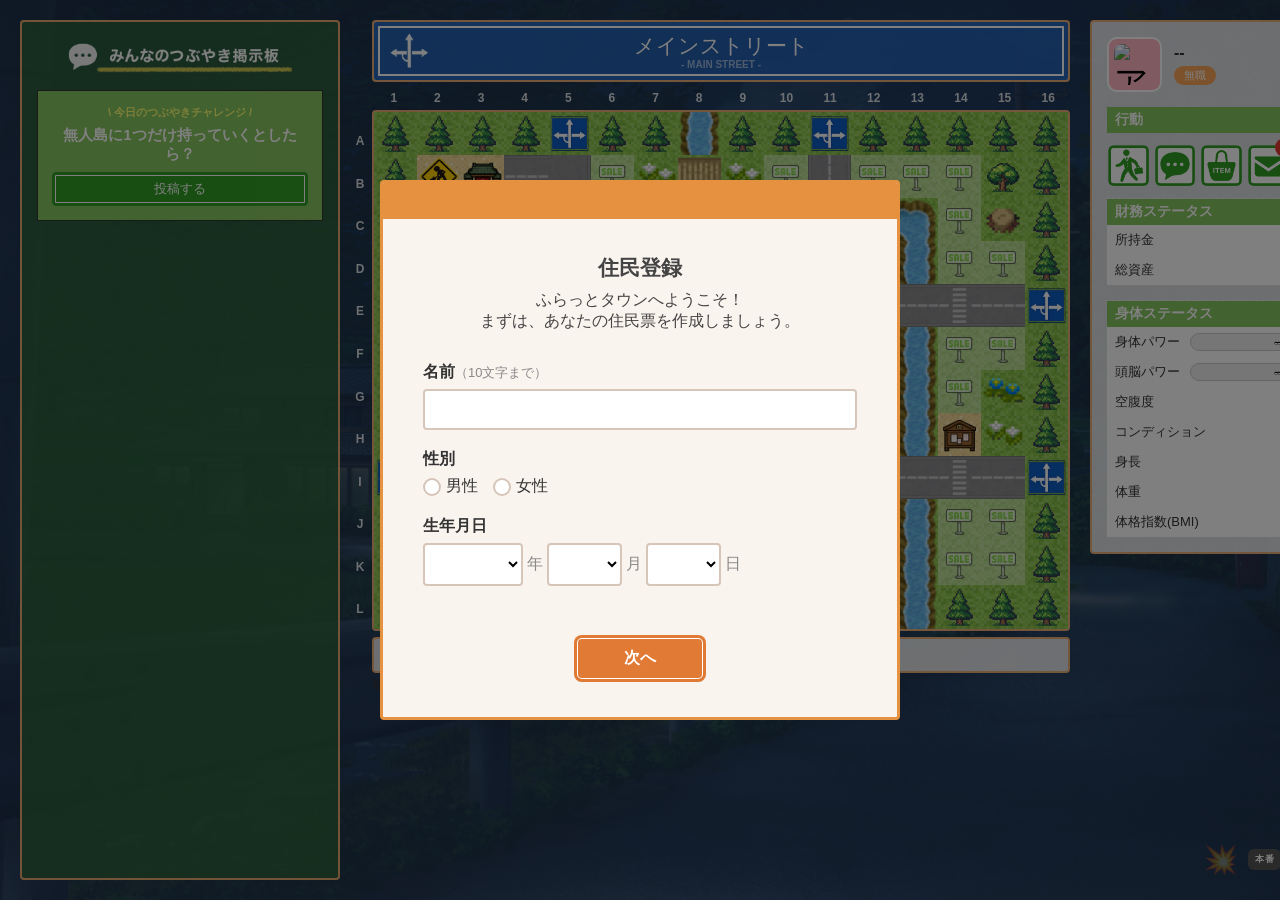
==== index.html @ 666d751c "最初のセーブ：ふらっとタウン初期状態 Co-Authored-By: Claude Sonnet 4.6 <noreply@anthropic.com>" ====
<!DOCTYPE html>
<html lang="ja">
<head>
    <meta charset="UTF-8">
    <meta name="viewport" content="width=device-width, initial-scale=1.0">
    <title>ふらっとタウン ～ほのぼの人生ゲーム～</title>
    <link rel="preconnect" href="https://fonts.googleapis.com">
    <link rel="preconnect" href="https://fonts.gstatic.com" crossorigin>
    <link href="https://fonts.googleapis.com/css2?family=M+PLUS+Rounded+1c:wght@400;500;700&display=swap" rel="stylesheet">
    <link rel="stylesheet" href="style.css?v=253">
    <script src="https://mcp.figma.com/mcp/html-to-design/capture.js" async></script>
</head>
<body>
    <div id="loadingOverlay" style="position:fixed;inset:0;background:#FAF4EF;z-index:99999;"></div>
    <div class="game-container">
        <main class="game-main">
            <!-- みんなのつぶやき -->
            <section class="tweet-section">
                <img src="mintubu.png" alt="みんなのつぶやき" class="tweet-header-img">
                <!-- 今日のつぶやきチャレンジ（ピン留め） -->
                <div id="tweetPinnedChallenge"></div>
                <div class="tweet-list" id="tweetList">
                    <!-- JavaScriptで生成 -->
                </div>
            </section>

            <!-- 街マップ -->
            <section class="map-section">
                <!-- タイトル枠 -->
                <div class="title-section">
                    <img src="tree&road/hyosiki.png" alt="標識" class="title-icon">
                    <div class="title-text">
                        <h1 class="game-title">メインストリート</h1>
                        <p class="game-subtitle">- MAIN STREET -</p>
                    </div>
                </div>
                <!-- マップビュー -->
                <div id="mapView">
                    <div class="map-container">
                        <div class="map-wrapper">
                            <div class="map-labels-top" id="mapLabelsTop">
                                <!-- 1-16 のラベル（JavaScriptで生成） -->
                            </div>
                            <div class="map-body-row">
                                <div class="map-labels-left" id="mapLabelsLeft">
                                    <!-- A-L のラベル（JavaScriptで生成） -->
                                </div>
                                <table class="town-map" id="townMap">
                                    <!-- JavaScriptで生成 -->
                                </table>
                            </div>
                            <!-- ホバー時の施設説明 -->
                            <div class="place-info-box" id="placeInfoBox">マスにカーソルを合わせると説明が表示されます</div>
                            <!-- 参加者カウント -->
                            <div class="map-participants">現在の参加者（<span id="participantCount">1</span>人）</div>
                        </div>
                    </div>
                </div>

                <!-- つぶやきビュー（モーダルに移行済み・backToMap用に残す） -->
                <div id="tweetView" style="display: none;"></div>

                <!-- アクションビュー（施設クリック時に表示） -->
                <div id="actionView" style="display: none;">
                    <div class="action-view-header">
                        <button class="btn-back" onclick="backToMap()">← マップに戻る</button>
                        <h2 id="actionViewTitle">🏠 施設名</h2>
                    </div>
                    <div class="action-view-content">
                        <p class="action-view-desc" id="actionViewDesc">施設の説明</p>
                        <div class="action-buttons" id="actionButtons">
                            <!-- JavaScriptで生成 -->
                        </div>
                    </div>
                </div>


            </section>


            <!-- ステータス -->
            <section class="status-section">
                <div class="status-card">
                    <!-- プレイヤー情報 -->
                    <div class="player-info">
                        <div class="player-avatar" id="playerAvatar" onclick="openAvatarPickerModal()" style="cursor:pointer;" title="クリックしてアイコンを変更">😊</div>
                        <div class="player-details">
                            <div class="player-name-container">
                                <span class="player-name" id="playerName">のん</span>
                            </div>
                            <div class="player-job-container">
                                <span class="player-job" id="playerJob">無職</span>
                                <span class="player-job-level" id="playerJobLevel"></span>
                            </div>
                        </div>
                    </div>

                    <!-- ランダムイベント通知 -->
                    <div id="randomEventNotification" class="random-event-notification" style="display: none;">
                        <span id="randomEventText"></span>
                    </div>

                    <!-- アクションアイコン -->
                    <div class="status-group">
                        <div class="status-group-title" style="margin-bottom: 5px;">行動</div>
                        <div class="action-icons">
                            <button class="action-icon" onclick="openWorkModal()" onmouseenter="showWorkInfo()" onmouseleave="hidePlaceInfo()"><img src="status/status1.png" alt="出勤" class="action-icon-img"></button>
                            <button class="action-icon" onclick="openTweetModal()" onmouseenter="showStatusInfo('「みんなのつぶやき掲示板」につぶやきを投稿できます。')" onmouseleave="hidePlaceInfo()"><img src="status/status2.png" alt="つぶやき" class="action-icon-img"></button>
                            <button class="action-icon" onclick="openInventoryModal()" onmouseenter="showStatusInfo('所持品リストです。入手したアイテムを使うことができます。')" onmouseleave="hidePlaceInfo()"><img src="status/status3.png" alt="所持品" class="action-icon-img"></button>
                            <button class="action-icon" onclick="openDMModal()" style="position:relative;" onmouseenter="showStatusInfo('通知やメールを確認することができます。')" onmouseleave="hidePlaceInfo()"><img src="status/status4.png" alt="DM" class="action-icon-img"><span class="action-mail-badge" id="actionMailBadge" style="display:none;"></span></button>
                            <button class="action-icon" onclick="openFriendModal()" onmouseenter="showStatusInfo(gameState.player.name + 'さんの交友関係を見ることができます。')" onmouseleave="hidePlaceInfo()"><img src="status/status5.png" alt="友人" class="action-icon-img"></button>
                            <button class="action-icon" onclick="saveGame()" onmouseenter="showStatusInfo('データを保存してログアウトします。')" onmouseleave="hidePlaceInfo()"><img src="status/status6.png" alt="保存" class="action-icon-img"></button>
                        </div>
                    </div>

                    <!-- 基本情報 -->
                    <div class="status-group">
                        <div class="status-group-title">財務ステータス</div>
                        <div class="status-item">
                            <span class="status-label">所持金</span>
                            <span class="status-value"><span id="money">1000</span>円</span>
                        </div>
                        <div class="status-item">
                            <span class="status-label">総資産</span>
                            <span class="status-value small"><span id="totalAssets">1000</span>円</span>
                        </div>
                    </div>

                    <!-- 身体ステータス -->
                    <div class="status-group">
                        <div class="status-group-title">身体ステータス</div>
                        <div class="status-item">
                            <span class="status-label">身体パワー</span>
                            <div class="status-bar-container">
                                <div class="status-bar health-bar" id="healthBar"></div>
                                <span class="status-bar-text"><span id="health">100</span>/<span id="maxHealth">100</span></span>
                            </div>
                        </div>
                        <div class="status-item">
                            <span class="status-label">頭脳パワー</span>
                            <div class="status-bar-container">
                                <div class="status-bar intelligence-bar" id="intelligenceBar"></div>
                                <span class="status-bar-text"><span id="intelligence">50</span>/<span id="maxIntelligence">100</span></span>
                            </div>
                        </div>
                        <div class="status-item">
                            <span class="status-label">空腹度</span>
                            <span class="status-value"><span id="hungerText">普通</span></span>
                        </div>
                        <div class="status-item">
                            <span class="status-label">コンディション</span>
                            <span class="status-value"><span id="condition">良好</span></span>
                        </div>
                        <div class="status-item">
                            <span class="status-label">身長</span>
                            <span class="status-value"><span id="height">173</span>cm</span>
                        </div>
                        <div class="status-item">
                            <span class="status-label">体重</span>
                            <span class="status-value"><span id="weight">54.2</span>kg</span>
                        </div>
                        <div class="status-item">
                            <span class="status-label">体格指数(BMI)</span>
                            <span class="status-value"><span id="bodyFat">18.1</span> <span class="body-fat-label" id="bodyFatLabel">普通</span></span>
                        </div>
                    </div>

                </div>

            </section>

            <!-- リセットボタン -->
            <section class="reset-section">
                <button class="reset-btn" onclick="resetGame()">💥</button>
                <button class="slot-switch-btn" onclick="switchSaveSlot()"><span id="slotIndicator">本番</span></button>
            </section>
        </main>

    </div>

    <!-- 商店モーダル -->
    <div class="modal" id="shopModal">
        <div class="modal-content shop-modal-content">
            <button class="board-close-btn" onclick="closeShop()">×</button>
            <div class="shop-header">
                <h3 class="shop-title" id="shopTitle">デパートの品揃えは毎日変わります。ぜひ見ていってくださいね！</h3>
                <div class="shop-money" id="shopMoney">所持金：0円</div>
            </div>

            <!-- 商品一覧ビュー -->
            <div id="shopListView">
                <div class="shop-table-container">
                    <table class="shop-table gym-table" id="shopTable">
                        <thead>
                            <tr class="gym-header-group">
                                <th rowspan="2">商品名</th>
                                <th colspan="14">アップする能力値
                                    <span class="gym-hatena-wrapper">
                                        <img src="status/hatena.png" alt="?" class="gym-hatena-icon">
                                        <span class="gym-hatena-tooltip">国＝国語　数＝数学　理＝理科　社＝社会　英＝英語　音＝音楽　美＝美術　体＝体力　気＝気力　ル＝ルックス　素＝素早さ　面＝面白さ　優＝優しさ　エ＝エロさ</span>
                                    </span>
                                </th>
                                <th rowspan="2">カロ<br>リー</th>
                                <th rowspan="2">使用<br>回数</th>
                                <th rowspan="2">使用<br>間隔</th>
                                <th rowspan="2">身体<br>消費</th>
                                <th rowspan="2">頭脳<br>消費</th>
                                <th rowspan="2">備考</th>
                                <th rowspan="2">価格</th>
                                <th rowspan="2">在庫</th>
                            </tr>
                            <tr class="gym-header-sub">
                                <th>国</th>
                                <th>数</th>
                                <th>理</th>
                                <th>社</th>
                                <th>英</th>
                                <th>音</th>
                                <th>美</th>
                                <th>体</th>
                                <th>気</th>
                                <th>ル</th>
                                <th>素</th>
                                <th>面</th>
                                <th>優</th>
                                <th>エ</th>
                            </tr>
                        </thead>
                        <tbody id="shopTableBody">
                            <!-- JavaScriptで生成（能力値行 + 商品行） -->
                        </tbody>
                    </table>
                </div>
                <div class="confirm-buttons">
                    <button class="btn board-btn-confirm" id="shopPurchaseBtn" onclick="purchaseSelectedItems()" disabled>購入する</button>
                </div>
            </div>

            <!-- 購入確認ビュー -->
            <div id="shopConfirmView" style="display: none;">
                <div class="purchase-confirm-content">
                    <p class="confirm-heading">こちらの商品でよろしいでしょうか？</p>
                    <p class="confirm-money" id="confirmCurrentMoney">現在の所持金：0円</p>
                    <div class="confirm-items" id="confirmItemsList">
                        <!-- JavaScriptで生成 -->
                    </div>
                    <div class="confirm-total">
                        <span>合計金額：</span>
                        <span class="total-price" id="confirmTotalPrice">0円</span>
                    </div>
                </div>
                <div class="confirm-buttons">
                    <button class="btn board-btn-confirm" onclick="confirmPurchase()">購入する</button>
                    <button class="btn board-btn-back" onclick="backToShopList()">戻る</button>
                </div>
            </div>

            <!-- 所持金不足ビュー -->
            <div id="shopNoMoneyView" style="display: none;">
                <div class="no-money-content">
                    <p class="no-money-error">ERROR！</p>
                    <p class="no-money-message">お客様、所持金が足りないようです...。</p>
                    <div class="no-money-details">
                        <div class="no-money-row">
                            <span class="no-money-label">現在の所持金</span>
                            <span class="no-money-colon">：</span>
                            <span class="no-money-value" id="noMoneyCurrentMoney">0円</span>
                        </div>
                        <div class="no-money-row">
                            <span class="no-money-label">合計金額　　</span>
                            <span class="no-money-colon">：</span>
                            <span class="no-money-value" id="noMoneyTotalPrice">0円</span>
                        </div>
                    </div>
                    <div class="no-money-shortage-wrap">
                    <div class="no-money-shortage">
                        <span class="no-money-label">不足金額　　</span>
                        <span class="no-money-colon">：</span>
                        <span class="no-money-shortage-value" id="noMoneyShortage">0円</span>
                    </div>
                    </div>
                </div>
                <div class="confirm-buttons">
                    <button class="btn board-btn-back" onclick="backToShopList()">戻る</button>
                </div>
            </div>

            <!-- 購入完了ビュー -->
            <div id="shopCompleteView" style="display: none;">
                <div class="purchase-complete-content">
                    <p class="complete-heading">お買い上げありがとうございます！</p>
                    <p class="complete-subheading">またお越しくださいませ。</p>
                    <p class="complete-label">【ご購入品】</p>
                    <div class="complete-items" id="completeItemsList">
                        <!-- JavaScriptで生成 -->
                    </div>
                </div>
                <div class="confirm-buttons">
                    <button class="btn board-btn-confirm" onclick="closeShopAndOpenInventory()">所持品を見る</button>
                </div>
            </div>
        </div>
    </div>

    <!-- 問屋モーダル -->
    <div class="modal" id="tonyaModal">
        <div class="modal-content shop2-modal-content">

            <div class="win-titlebar-facility">
                <button class="mailbox-back-btn shop2-titlebar-back-btn" id="tonyaBackBtn" onclick="closeTonyaModal()" style="display:none;">← 戻る</button>
                <span class="win-titlebar-facility-title">いらっしゃいませ。問屋へようこそ！</span>
                <button class="win-titlebar-btn win-titlebar-facility-close" onclick="closeTonyaModal()">✕</button>
            </div>

            <!-- コンテンツエリア -->
            <div class="shop2-content-area">

            <!-- 商品一覧ビュー -->
            <div id="tonyaListView" class="shop2-listview">
                <p class="tonya-welcome-description">マイホームのお店に並べる商品を仕入れられる場所です。（仕入れはお店を持っている方限定です）<br>品揃えは毎日変わり、まとめて仕入れるとお得な割引が効きます。<br>問屋でしか手に入らないアイテムも多数ご用意しています。ゆっくり見ていってね！</p>
                <div class="shop2-listview-header">
                    <div class="shop2-header-left">
                    <div class="shop2-filter-group">
                        <span class="shop2-filter-label">絞り込み</span>
                        <select class="shop2-filter-select" id="tonyaPriceSelect" onchange="tonyaSetPriceFilter(this.value)">
                            <option value="all">価格</option>
                            <option value="10000">〜1万円</option>
                            <option value="100000">〜10万円</option>
                            <option value="1000000">〜100万円</option>
                            <option value="10000000">〜1,000万円</option>
                            <option value="over">1,000万円以上</option>
                        </select>
                        <select class="shop2-filter-select" id="tonyaGenreSelect" onchange="tonyaSetGenreFilter(this.value)">
                            <option value="all">ジャンル</option>
                        </select>
                        <select class="shop2-filter-select" id="tonyaAbilitySelect" onchange="tonyaSetAbilityFilter(this.value)">
                            <option value="none">能力値</option>
                            <option value="国語">国語</option>
                            <option value="数学">数学</option>
                            <option value="理科">理科</option>
                            <option value="社会">社会</option>
                            <option value="英語">英語</option>
                            <option value="音楽">音楽</option>
                            <option value="美術">美術</option>
                            <option value="体力">体力</option>
                            <option value="気力">気力</option>
                            <option value="ルックス">ルックス</option>
                            <option value="素早さ">素早さ</option>
                            <option value="面白さ">面白さ</option>
                            <option value="優しさ">優しさ</option>
                            <option value="エロさ">エロさ</option>
                            <option value="身体パワー">身体パワー</option>
                            <option value="頭脳パワー">頭脳パワー</option>
                        </select>
                        <button class="shop2-filter-reset-btn" onclick="tonyaResetFilters()">リセット</button>
                    </div>
                    </div>
                    <button class="shop2-cart-open-btn" onclick="openTonyaCartModal()">
                        <img src="public/icon/cart.png" alt="カート">
                        カートを見る
                        <span class="shop2-cart-badge" id="tonyaCartBadge" style="display:none;"></span>
                    </button>
                </div>
                <div class="shop2-table-container">
                            <table class="shop2-table" id="tonyaTable">
                                <thead>
                                    <tr class="shop2-header-group">
                                        <th rowspan="2">商品名</th>
                                        <th colspan="14">アップする能力値
                                            <span class="gym-hatena-wrapper">
                                                <img src="status/hatena.png" alt="?" class="gym-hatena-icon">
                                                <span class="gym-hatena-tooltip">国＝国語　数＝数学　理＝理科　社＝社会　英＝英語　音＝音楽　美＝美術　体＝体力　気＝気力　ル＝ルックス　素＝素早さ　面＝面白さ　優＝優しさ　エ＝エロさ</span>
                                            </span>
                                        </th>
                                        <th colspan="2">消費パワー</th>
                                        <th rowspan="2">使用<br>回数</th>
                                        <th rowspan="2">使用<br>間隔</th>
                                        <th rowspan="2">価格</th>
                                        <th rowspan="2">在庫</th>
                                    </tr>
                                    <tr class="shop2-header-sub">
                                        <th>国</th>
                                        <th>数</th>
                                        <th>理</th>
                                        <th>社</th>
                                        <th>英</th>
                                        <th>音</th>
                                        <th>美</th>
                                        <th>体</th>
                                        <th>気</th>
                                        <th>ル</th>
                                        <th>素</th>
                                        <th>面</th>
                                        <th>優</th>
                                        <th>エ</th>
                                        <th>身体</th>
                                        <th>頭脳</th>
                                    </tr>
                                </thead>
                                <tbody id="tonyaTableBody">
                                    <!-- JSで生成 -->
                                </tbody>
                            </table>
                        </div>
            </div>

            <!-- カートオーバーレイ -->
            <div class="shop2-cart-overlay" id="tonyaCartModal" style="display:none;">
                <div class="shop2-cart-tab" onclick="closeTonyaCartModal()">閉じる</div>
                <div class="shop2-cart-overlay-body">
                    <div class="shop2-right-money">
                        現在の預金残高<br>
                        <span id="tonyaMoneyValue">0円</span>
                    </div>
                    <div class="shop2-cart">
                        <div class="shop2-cart-title">カートの中身</div>
                        <div class="shop2-cart-items" id="tonyaCartItems">
                            <p class="shop2-cart-empty">アイテムを選んでください</p>
                        </div>
                        <div class="tonya-lot-discount-info">
                            <span>10個以上：<b>30%OFF</b> / 20個以上：<b>50%OFF！</b></span>
                        </div>
                        <div class="shop2-cart-total">
                            <span>合計</span>
                            <span class="shop2-total-price" id="tonyaTotalPrice">0円</span>
                        </div>
                        <div class="shop2-insufficient" id="tonyaInsufficient" style="display:none;">預金残高が足りません</div>
                    </div>
                    <button class="btn shop2-purchase-btn" id="tonyaPurchaseBtn" onclick="purchaseTonya()" disabled>仕入れる</button>
                </div>
            </div>

            <!-- 購入完了ビュー -->
            <div id="tonyaCompleteView" style="display:none;" class="shop2-complete-view">
                <div class="shop2-complete-content">
                    <p class="shop2-complete-heading">仕入れ完了！</p>
                    <p class="shop2-complete-subheading">またのご利用をお待ちしています。</p>
                </div>
                <div class="confirm-buttons">
                    <button class="btn board-btn-confirm" onclick="closeTonyaModal()">OK</button>
                </div>
            </div>

            </div>
        </div>
    </div>

    <!-- ゲームセンターモーダル -->
    <div class="modal" id="arcadeModal">
        <div class="modal-content arcade-modal-content arcade-lobby-mode">

            <div class="win-titlebar-facility">
                <button class="mailbox-back-btn arcade-titlebar-back-btn" id="arcadeBackBtn" onclick="backToArcadeLobby()" style="display:none;">← 戻る</button>
                <span class="win-titlebar-facility-title"></span>
                <button class="win-titlebar-btn win-titlebar-facility-close" onclick="closeArcadeModal()">✕</button>
            </div>

            <!-- コンテンツエリア -->
            <div class="arcade-content-area">

                <!-- ロビービュー -->
                <div id="arcadeLobbyView" class="facility-lobby">
                    <!-- 左端ストライプ -->
                    <div class="facility-lobby-stripe"></div>
                    <!-- 左パネル -->
                    <div class="facility-lobby-left">
                        <div class="facility-lobby-name">ゲームセンター</div>
                        <div class="facility-lobby-divider"></div>
                        <p class="facility-lobby-greeting">いらっしゃいませ。<br>遊んでいってくださいね！</p>
                        <div class="facility-lobby-btns">
                            <button class="facility-lobby-btn" onclick="openCardGameModal()"
                                onmouseenter="showFacilityDesc('arcade', 'card')" onmouseleave="hideFacilityDesc('arcade')">
                                <span class="facility-lobby-btn-label">運試しカード</span>
                            </button>
                        </div>
                    </div>
                    <!-- 右パネル -->
                    <div class="facility-lobby-right">
                        <img src="haikei/gamecenter.png" alt="ゲームセンター" class="facility-lobby-img">
                        <div class="facility-lobby-desc" id="arcadeLobbyDesc"></div>
                    </div>
                </div>

                <!-- カードゲームビュー -->
                <div id="arcadeCardView" style="display:none;">
                    <div class="arcade-card-layout">

                        <!-- 左カラム -->
                        <div class="arcade-card-left">
                            <div class="arcade-card-draw-area">
                                <div class="arcade-card-prev-label arcade-card-current-label">今回のカード</div>
                                <div class="cardgame-card-back" id="cardgameCurrentCard">?</div>
                                <button class="arcade-card-draw-btn" id="cardgameDrawBtn" onclick="drawCard()">カードを引く</button>
                                <div id="cardgameStake" class="arcade-card-stake"></div>
                                <div class="cardgame-card-front" id="cardgamePrevCard"></div>
                                <div class="arcade-card-prev-label">前回のカード</div>
                            </div>
                        </div>

                        <!-- 右カラム -->
                        <div class="arcade-card-right">
                            <div class="arcade-card-section">
                                <div class="arcade-card-section-label">結果</div>
                                <div id="cardgameResult" class="arcade-card-result">カードを引いてみよう！</div>
                            </div>
                            <div class="arcade-card-section arcade-card-section-table">
                                <div class="arcade-card-section-label">現在までに引かれたカード</div>
                                <div id="cardgameTable" class="arcade-card-table"></div>
                            </div>
                            <div class="arcade-card-section arcade-card-section-history">
                                <div class="arcade-card-section-label">最近のゲーム</div>
                                <div id="cardgameHistory" class="arcade-card-history"></div>
                            </div>
                        </div>

                    </div>
                </div>

            </div><!-- /.arcade-content-area -->
        </div>
    </div>

    <!-- 新デパートモーダル -->
    <div class="modal" id="shop2Modal">
        <div class="modal-content shop2-modal-content">

            <div class="win-titlebar-facility">
                <button class="mailbox-back-btn shop2-titlebar-back-btn" id="shop2BackBtn" onclick="openShop2()" style="display:none;">← 戻る</button>
                <span class="win-titlebar-facility-title"></span>
                <button class="win-titlebar-btn win-titlebar-facility-close" onclick="closeShop2()">✕</button>
            </div>

            <!-- コンテンツエリア -->
            <div class="shop2-content-area">

            <!-- ロビービュー -->
            <div id="shop2LobbyView" class="facility-lobby">
                <!-- 左端ストライプ -->
                <div class="facility-lobby-stripe"></div>
                <!-- 左パネル -->
                <div class="facility-lobby-left">
                    <div class="facility-lobby-name">ショッピングモール</div>
                    <div class="facility-lobby-divider"></div>
                    <p class="facility-lobby-greeting">いらっしゃいませ。<br>ゆっくり見ていってくださいね！</p>
                    <div class="facility-lobby-btns">
                        <button class="facility-lobby-btn" onclick="openShop2Buy()"
                            onmouseenter="showFacilityDesc('shop2', 'buy')" onmouseleave="hideFacilityDesc('shop2')">
                            <img src="public/icon/buy.png" alt="買う" class="facility-lobby-btn-icon">
                            <span class="facility-lobby-btn-label">買う</span>
                        </button>
                        <button class="facility-lobby-btn" onclick="openShop2Sell()"
                            onmouseenter="showFacilityDesc('shop2', 'sell')" onmouseleave="hideFacilityDesc('shop2')">
                            <img src="public/icon/sale.png" alt="売る" class="facility-lobby-btn-icon">
                            <span class="facility-lobby-btn-label">売る</span>
                        </button>
                    </div>
                </div>
                <!-- 右パネル -->
                <div class="facility-lobby-right">
                    <img src="haikei/Shopping.jpg" alt="デパート" class="facility-lobby-img">
                    <div class="facility-lobby-desc" id="shop2LobbyDesc"></div>
                </div>
            </div>

            <!-- 商品一覧ビュー -->
            <div id="shop2ListView" class="shop2-listview" style="display:none;">
                <div class="shop2-listview-header">
                    <div class="shop2-header-left">
                    <button class="shop2-recommend-btn" id="shop2RecommendBtn" onclick="shop2ToggleRecommend()">
                        <span class="recommend-label">おすすめ順</span>
                        <span class="recommend-toggle">
                            <span class="recommend-on-text">ON</span>
                            <span class="recommend-off-text">OFF</span>
                            <span class="recommend-knob"></span>
                        </span>
                    </button>
                    <div class="shop2-filter-group">
                        <span class="shop2-filter-label">絞り込み</span>
                        <select class="shop2-filter-select" id="shop2PriceSelect" onchange="shop2SetPriceFilter(this.value)">
                            <option value="all">価格</option>
                            <option value="10000">〜1万円</option>
                            <option value="100000">〜10万円</option>
                            <option value="1000000">〜100万円</option>
                            <option value="10000000">〜1,000万円</option>
                            <option value="over">1,000万円以上</option>
                        </select>
                        <select class="shop2-filter-select" id="shop2GenreSelect" onchange="shop2SetGenreFilter(this.value)">
                            <option value="all">ジャンル</option>
                        </select>
                        <select class="shop2-filter-select" id="shop2AbilitySelect" onchange="shop2SetAbilityFilter(this.value)">
                            <option value="none">能力値</option>
                            <option value="国語">国語</option>
                            <option value="数学">数学</option>
                            <option value="理科">理科</option>
                            <option value="社会">社会</option>
                            <option value="英語">英語</option>
                            <option value="音楽">音楽</option>
                            <option value="美術">美術</option>
                            <option value="体力">体力</option>
                            <option value="気力">気力</option>
                            <option value="ルックス">ルックス</option>
                            <option value="素早さ">素早さ</option>
                            <option value="面白さ">面白さ</option>
                            <option value="優しさ">優しさ</option>
                            <option value="エロさ">エロさ</option>
                            <option value="身体パワー">身体パワー</option>
                            <option value="頭脳パワー">頭脳パワー</option>
                        </select>
                        <button class="shop2-filter-reset-btn" onclick="shop2ResetFilters()">リセット</button>
                    </div>
                    </div>
                    <button class="shop2-inventory-btn" onclick="openInventoryModal(true)">所持品を確認</button>
                    <button class="shop2-cart-open-btn" onclick="openShop2CartModal()">
                        <img src="public/icon/cart.png" alt="カート">
                        カートを見る
                        <span class="shop2-cart-badge" id="shop2CartBadge" style="display:none;"></span>
                    </button>
                </div>
                <div class="shop2-table-container">
                            <table class="shop2-table" id="shop2Table">
                                <thead>
                                    <tr class="shop2-header-group">
                                        <th rowspan="2">商品名</th>
                                        <th colspan="14">アップする能力値
                                            <span class="gym-hatena-wrapper">
                                                <img src="status/hatena.png" alt="?" class="gym-hatena-icon">
                                                <span class="gym-hatena-tooltip">国＝国語　数＝数学　理＝理科　社＝社会　英＝英語　音＝音楽　美＝美術　体＝体力　気＝気力　ル＝ルックス　素＝素早さ　面＝面白さ　優＝優しさ　エ＝エロさ</span>
                                            </span>
                                        </th>
                                        <th colspan="2">消費パワー</th>
                                        <th rowspan="2">使用<br>回数</th>
                                        <th rowspan="2">使用<br>間隔</th>
                                        <th rowspan="2">価格</th>
                                        <th rowspan="2">在庫</th>
                                    </tr>
                                    <tr class="shop2-header-sub">
                                        <th>国</th>
                                        <th>数</th>
                                        <th>理</th>
                                        <th>社</th>
                                        <th>英</th>
                                        <th>音</th>
                                        <th>美</th>
                                        <th>体</th>
                                        <th>気</th>
                                        <th>ル</th>
                                        <th>素</th>
                                        <th>面</th>
                                        <th>優</th>
                                        <th>エ</th>
                                        <th>身体</th>
                                        <th>頭脳</th>
                                    </tr>
                                </thead>
                                <tbody id="shop2TableBody">
                                    <!-- JSで生成 -->
                                </tbody>
                            </table>
                        </div>
            </div>

            <!-- カートオーバーレイ -->
            <div class="shop2-cart-overlay" id="shop2CartModal" style="display:none;">
                <div class="shop2-cart-tab" onclick="closeShop2CartModal()">閉じる</div>
                <div class="shop2-cart-overlay-body">
                    <div class="shop2-right-money">
                        現在の所持金<br>
                        <span id="shop2MoneyValue">0円</span>
                    </div>
                    <div class="shop2-cart">
                        <div class="shop2-cart-title">カートの中身</div>
                        <div class="shop2-cart-items" id="shop2CartItems">
                            <p class="shop2-cart-empty">アイテムを選んでください</p>
                        </div>
                        <div class="shop2-cart-total">
                            <span>合計</span>
                            <span class="shop2-total-price" id="shop2TotalPrice">0円</span>
                        </div>
                        <div class="shop2-insufficient" id="shop2Insufficient" style="display:none;">残高が足りません</div>
                    </div>
                    <button class="btn shop2-purchase-btn" id="shop2PurchaseBtn" onclick="purchaseShop2()" disabled>購入する</button>
                </div>
            </div>

            <!-- 購入完了ビュー -->
            <div id="shop2CompleteView" style="display:none;" class="shop2-complete-view">
                <div class="shop2-complete-content">
                    <p class="shop2-complete-heading">お買い上げありがとうございます！</p>
                    <p class="shop2-complete-subheading">またお越しくださいませ。</p>
                </div>
                <div class="confirm-buttons">
                    <button class="btn board-btn-confirm" onclick="closeShop2()">OK</button>
                </div>
            </div>

            </div><!-- /.shop2-content-area -->
        </div>
    </div>

    <!-- 病院モーダル -->
    <div class="modal" id="hospitalModal">
        <div class="modal-content hospital-modal-content">
            <div class="win-titlebar-facility">
                <span class="win-titlebar-facility-title"></span>
                <button class="win-titlebar-btn win-titlebar-facility-close" onclick="closeHospitalModal()">✕</button>
            </div>
            <div class="hospital-modal-body">
                <!-- 診察画面 -->
                <div id="hospitalMainView">
                    <p class="hospital-modal-desc" id="hospitalModalDesc"></p>
                    <div class="hospital-modal-buttons" id="hospitalModalButtons"></div>
                </div>
                <!-- 完了画面 -->
                <div id="hospitalCompleteView" style="display: none;">
                    <p class="hospital-complete-msg" id="hospitalCompleteMsg"></p>
                    <div class="hospital-modal-buttons">
                        <button class="btn btn-primary hospital-ok-btn" onclick="closeHospitalModal()">OK</button>
                    </div>
                </div>
            </div>
        </div>
    </div>

    <!-- 役場モーダル -->
    <div class="modal" id="yakubaModal">
        <div class="modal-content yakuba-modal-content yakuba-lobby-mode">
            <div class="win-titlebar-facility">
                <button id="yakubaBackBtn" class="facility-back-btn" onclick="backToYakubaLobby()" style="display:none">← 戻る</button>
                <span class="win-titlebar-facility-title" id="yakubaTitleBar"></span>
                <button class="win-titlebar-btn win-titlebar-facility-close" onclick="closeYakubaModal()">✕</button>
            </div>
            <div id="yakubaLobbyView" class="facility-lobby">
                <!-- 左端ストライプ -->
                <div class="facility-lobby-stripe"></div>
                <!-- 左パネル -->
                <div class="facility-lobby-left">
                    <div class="facility-lobby-name">役場</div>
                    <div class="facility-lobby-divider"></div>
                    <p class="facility-lobby-greeting">ようこそ ふらっとタウン役場へ！<br>ご用件をどうぞ。</p>
                    <div class="facility-lobby-btns">
                        <button class="facility-lobby-btn" onclick="showToast('現在準備中です')"
                            onmouseenter="showFacilityDesc('yakuba', 'news')" onmouseleave="hideFacilityDesc('yakuba')">
                            <img src="public/icon/news.png" alt="最近のニュース" class="facility-lobby-btn-icon">
                            <span class="facility-lobby-btn-label">最近のニュース</span>
                        </button>
                        <button class="facility-lobby-btn" onclick="showToast('現在準備中です')"
                            onmouseenter="showFacilityDesc('yakuba', 'feedback')" onmouseleave="hideFacilityDesc('yakuba')">
                            <img src="public/icon/feedback.png" alt="ご意見・ご感想" class="facility-lobby-btn-icon">
                            <span class="facility-lobby-btn-label">ご意見・ご感想</span>
                        </button>
                        <button class="facility-lobby-btn" id="yakubaEmergencyLobbyBtn" onclick="applyEmergencySupport()"
                            onmouseenter="showFacilityDesc('yakuba', 'emergency')" onmouseleave="hideFacilityDesc('yakuba')">
                            <img src="public/icon/emergency.png" alt="緊急支援" class="facility-lobby-btn-icon">
                            <span class="facility-lobby-btn-label">緊急支援</span>
                        </button>
                    </div>
                </div>
                <!-- 右パネル -->
                <div class="facility-lobby-right">
                    <img src="haikei/yakuba.jpg" alt="役場" class="facility-lobby-img">
                    <div class="facility-lobby-desc" id="yakubaLobbyDesc"></div>
                </div>
            </div>
            <!-- プロフィールビュー -->
            <!-- 緊急支援ビュー -->
            <div id="yakubaEmergencyView" class="yakuba-emergency-view" style="display:none;">
                <div id="emergencySupportMainView">
                    <p class="emergency-modal-greeting">こんにちは、<span id="emergencySupportName"></span>さん。<br>どうやら人生に詰んでしまったようですね…。<br>いまの<span class="emergency-name-inline"></span>さんにはこちらの支援が受けられますよ。</p>
                    <div class="emergency-support-box" id="emergencySupportContent"></div>
                    <p class="hudosan-insufficient" id="emergencyPossessionWarning" style="display:none;">所持品の空きが足りないため、支援を受けられません。</p>
                    <button class="emergency-receive-btn" id="emergencySupportReceiveBtn" onclick="receiveEmergencySupport()">支援を受ける</button>
                </div>
                <div id="emergencySupportCompleteView" style="display:none;">
                    <p class="emergency-complete-msg">支援品をお渡ししました！<br>人生に詰みましたら、またお越しくださいませ。</p>
                    <button class="emergency-ok-btn" onclick="closeYakubaModal()">OK</button>
                </div>
            </div>
        </div>
    </div>

    <!-- 木のコインモーダル -->
    <div class="modal" id="treeCoinModal">
        <div class="modal-content tree-coin-modal-content">
            <div class="win-titlebar-facility">
                <span class="win-titlebar-facility-title"></span>
                <div class="win-titlebar-btns">
                    <button class="win-titlebar-btn win-titlebar-facility-close" onclick="closeTreeCoinModal()">✕</button>
                </div>
            </div>
            <div class="tree-coin-modal-body">
                <p class="tree-coin-message" id="treeCoinMessage"></p>
                <button class="tree-coin-btn" onclick="collectCoin()">OK</button>
            </div>
        </div>
    </div>

    <!-- 銀行モーダル -->
    <div class="modal" id="bankModal">
        <div class="modal-content bank-modal-content">

            <div class="win-titlebar-facility">
                <button class="mailbox-back-btn bank-titlebar-back-btn" id="bankBackBtn" onclick="bankGoBack()" style="display:none;">← 戻る</button>
                <span class="win-titlebar-facility-title"></span>
                <button class="win-titlebar-btn win-titlebar-facility-close" onclick="closeBankModal()">✕</button>
            </div>

            <!-- ロビー画面 -->
            <div id="bankLobbyView" class="facility-lobby">
                <!-- 左端ストライプ -->
                <div class="facility-lobby-stripe"></div>
                <!-- 左パネル -->
                <div class="facility-lobby-left">
                    <div class="facility-lobby-name">銀行</div>
                    <div class="facility-lobby-divider"></div>
                    <p class="facility-lobby-greeting">いらっしゃいませ。<br>ご希望のお取引をどうぞ。</p>
                    <div class="facility-lobby-btns">
                        <button class="facility-lobby-btn" onclick="deposit()"
                            onmouseenter="showFacilityDesc('bank', 'azukeru')" onmouseleave="hideFacilityDesc('bank')">
                            <img src="public/icon/azukeru.png" alt="お預入れ" class="facility-lobby-btn-icon">
                            <span class="facility-lobby-btn-label">お預入れ</span>
                        </button>
                        <button class="facility-lobby-btn" onclick="withdraw()"
                            onmouseenter="showFacilityDesc('bank', 'hikidashi')" onmouseleave="hideFacilityDesc('bank')">
                            <img src="public/icon/hikidashi.png" alt="お引き出し" class="facility-lobby-btn-icon">
                            <span class="facility-lobby-btn-label">お引き出し</span>
                        </button>
                        <button class="facility-lobby-btn" onclick="showToast('現在準備中です')"
                            onmouseenter="showFacilityDesc('bank', 'hurikomi')" onmouseleave="hideFacilityDesc('bank')">
                            <img src="public/icon/hurikomi.png" alt="お振込み" class="facility-lobby-btn-icon">
                            <span class="facility-lobby-btn-label">お振込み</span>
                        </button>
                        <button class="facility-lobby-btn" onclick="showBankHistory()"
                            onmouseenter="showFacilityDesc('bank', 'meisai')" onmouseleave="hideFacilityDesc('bank')">
                            <img src="public/icon/meisai.png" alt="入出金明細" class="facility-lobby-btn-icon">
                            <span class="facility-lobby-btn-label">入出金明細</span>
                        </button>
                    </div>
                </div>
                <!-- 右パネル -->
                <div class="facility-lobby-right">
                    <img id="bankLobbyImg" src="haikei/atm1.jpg" alt="銀行" class="facility-lobby-img">
                    <div class="facility-lobby-desc" id="bankLobbyDesc"></div>
                </div>
            </div>

            <!-- お預入れ画面 -->
            <div id="bankDepositView" style="display: none;">
                <div class="bank-content">
                    <p class="bank-main-text">お預入れの金額をご指定ください。</p>
                    <p class="bank-note-text">※普通口座にお金を入れておくと、1日1回0.5％の利息がつきます。<br>家のお賽銭や、お店の商品が売れたときの入金先としても利用されます。</p>
                    <div class="bank-deposit-wrapper">
                    <div class="bank-info bank-info-inline">
                        <p>所持金：<span id="depositCurrentMoney">0</span>円</p>
                        <span class="bank-info-sep">／</span>
                        <p>預金残高：<span id="depositCurrentSavings">0</span>円</p>
                    </div>
                    <div class="bank-deposit-layout">
                        <div class="bank-numpad">
                            <div class="bank-numpad-display">
                                <span class="bank-numpad-amount" id="depositNumpadDisplay">0</span>
                                <span class="bank-numpad-unit">円</span>
                            </div>
                            <div class="bank-numpad-grid">
                                <button class="bank-numpad-btn" onclick="depositNumpadInput('1')">1</button>
                                <button class="bank-numpad-btn" onclick="depositNumpadInput('2')">2</button>
                                <button class="bank-numpad-btn" onclick="depositNumpadInput('3')">3</button>
                                <button class="bank-numpad-btn bank-numpad-del" onclick="depositNumpadCorrect()">訂正</button>
                                <button class="bank-numpad-btn" onclick="depositNumpadInput('4')">4</button>
                                <button class="bank-numpad-btn" onclick="depositNumpadInput('5')">5</button>
                                <button class="bank-numpad-btn" onclick="depositNumpadInput('6')">6</button>
                                <button class="bank-numpad-btn bank-numpad-special" onclick="depositNumpadMan()">万</button>
                                <button class="bank-numpad-btn" onclick="depositNumpadInput('7')">7</button>
                                <button class="bank-numpad-btn" onclick="depositNumpadInput('8')">8</button>
                                <button class="bank-numpad-btn" onclick="depositNumpadInput('9')">9</button>
                                <button class="bank-numpad-btn bank-numpad-special" onclick="depositNumpadSen()">千</button>
                                <button class="bank-numpad-btn bank-numpad-zero" onclick="depositNumpadInput('0')">0</button>
                                <button class="bank-numpad-btn" onclick="depositNumpadInput('00')">00</button>
                                <button class="bank-numpad-btn bank-numpad-all" onclick="depositNumpadAll()">全額</button>
                            </div>
                        </div>
                        <div class="bank-keep-panel">
                            <div class="bank-keep-panel-title">残して預ける</div>
                            <button class="bank-keep-btn" data-keep="10000" onclick="selectKeepAmount(this, 10000)">1万円残して</button>
                            <button class="bank-keep-btn" data-keep="100000" onclick="selectKeepAmount(this, 100000)">10万円残して</button>
                            <button class="bank-keep-btn" data-keep="500000" onclick="selectKeepAmount(this, 500000)">50万円残して</button>
                            <button class="bank-keep-btn" data-keep="1000000" onclick="selectKeepAmount(this, 1000000)">100万円残して</button>
                            <button class="bank-keep-btn" data-keep="10000000" onclick="selectKeepAmount(this, 10000000)">1000万円残して</button>
                        </div>
                    </div>
                    <button class="bank-deposit-confirm-btn" onclick="depositConfirmUnified()">預ける</button>
                    </div>
                </div>
            </div>

            <!-- お預入れ完了画面 -->
            <div id="bankDepositCompleteView" style="display: none;">
                <div class="bank-content">
                    <p class="bank-complete-message"><span id="depositCompleteAmount">0</span>円預けました。</p>
                    <div class="bank-info no-top-padding">
                        <p>所持金　：<span id="depositCompleteMoney">0</span>円</p>
                        <p>預金残高：<span id="depositCompleteSavings">0</span>円</p>
                    </div>
                    <div class="bank-buttons">
                        <button class="btn btn-success" onclick="closeBankModal()">OK</button>
                    </div>
                </div>
            </div>

            <!-- お引き出し画面 -->
            <div id="bankWithdrawView" style="display: none;">
                <div class="bank-content">
                    <p class="bank-main-text">お引き出しの金額をご指定ください。</p>
                    <div class="bank-deposit-wrapper">
                    <div class="bank-info bank-info-inline">
                        <p>所持金：<span id="withdrawCurrentMoney">0</span>円</p>
                        <span class="bank-info-sep">／</span>
                        <p>預金残高：<span id="withdrawCurrentSavings">0</span>円</p>
                    </div>
                    <div class="bank-deposit-layout">
                        <div class="bank-numpad">
                            <div class="bank-numpad-display">
                                <span class="bank-numpad-amount" id="withdrawNumpadDisplay">0</span>
                                <span class="bank-numpad-unit">円</span>
                            </div>
                            <div class="bank-numpad-grid">
                                <button class="bank-numpad-btn" onclick="withdrawNumpadInput('1')">1</button>
                                <button class="bank-numpad-btn" onclick="withdrawNumpadInput('2')">2</button>
                                <button class="bank-numpad-btn" onclick="withdrawNumpadInput('3')">3</button>
                                <button class="bank-numpad-btn bank-numpad-del" onclick="withdrawNumpadCorrect()">訂正</button>
                                <button class="bank-numpad-btn" onclick="withdrawNumpadInput('4')">4</button>
                                <button class="bank-numpad-btn" onclick="withdrawNumpadInput('5')">5</button>
                                <button class="bank-numpad-btn" onclick="withdrawNumpadInput('6')">6</button>
                                <button class="bank-numpad-btn bank-numpad-special" onclick="withdrawNumpadMan()">万</button>
                                <button class="bank-numpad-btn" onclick="withdrawNumpadInput('7')">7</button>
                                <button class="bank-numpad-btn" onclick="withdrawNumpadInput('8')">8</button>
                                <button class="bank-numpad-btn" onclick="withdrawNumpadInput('9')">9</button>
                                <button class="bank-numpad-btn bank-numpad-special" onclick="withdrawNumpadSen()">千</button>
                                <button class="bank-numpad-btn bank-numpad-zero" onclick="withdrawNumpadInput('0')">0</button>
                                <button class="bank-numpad-btn" onclick="withdrawNumpadInput('00')">00</button>
                                <button class="bank-numpad-btn bank-numpad-all" onclick="withdrawNumpadAll()">全額</button>
                            </div>
                        </div>
                    </div>
                    <button class="bank-deposit-confirm-btn" id="withdrawConfirmBtn" onclick="withdrawConfirmUnified()">引き出す</button>
                    </div>
                </div>
            </div>

            <!-- お引き出し完了画面 -->
            <div id="bankWithdrawCompleteView" style="display: none;">
                <div class="bank-content">
                    <p class="bank-complete-message"><span id="withdrawCompleteAmount">0</span>円引き出しました。</p>
                    <div class="bank-info no-top-padding">
                        <p>所持金　：<span id="withdrawCompleteMoney">0</span>円</p>
                        <p>預金残高：<span id="withdrawCompleteSavings">0</span>円</p>
                    </div>
                    <div class="bank-buttons">
                        <button class="btn btn-success" onclick="closeBankModal()">OK</button>
                    </div>
                </div>
            </div>

            <!-- お振り込み画面 -->
            <div id="bankTransferView" style="display: none;">
                <div class="bank-content">
                    <p class="bank-main-text">お振込み先をご指定ください。</p>
                    <p class="bank-note-text">タウンの参加者名を入力して送金することができます。<br>お金は普通口座より引き落とされます。</p>
                    <div class="bank-line"></div>
                    <div class="bank-info">
                        <p>預金残高：<span id="transferCurrentSavings">0</span>円</p>
                    </div>
                    <div class="bank-line"></div>
                    <div class="bank-input-area">
                        <label for="transferName" class="bank-transfer-label">振込先のお名前</label>
                        <div class="bank-input-row">
                            <input type="text" id="transferName" style="text-align: left;">
                        </div>
                    </div>
                    <div class="bank-input-area">
                        <label for="transferAmount" class="bank-transfer-label">振り込み金額</label>
                        <div class="bank-input-row">
                            <input type="number" id="transferAmount" min="0" step="100" placeholder="0">
                            <span class="bank-input-unit">円</span>
                        </div>
                    </div>
                    <p class="bank-error-message" id="transferErrorMessage" style="display: none;"></p>
                    <div class="bank-buttons">
                        <button class="btn btn-success" onclick="showTransferConfirm()">確認画面へ</button>
                    </div>
                </div>
            </div>

            <!-- お振り込み確認画面 -->
            <div id="bankTransferConfirmView" style="display: none;">
                <div class="bank-content">
                    <p class="bank-main-text">こちらの内容でよろしいでしょうか？</p>
                    <div class="bank-line"></div>
                    <div class="transfer-confirm-info">
                        <div class="transfer-target">
                            <div class="transfer-target-avatar" id="transferTargetAvatar">😊</div>
                            <div class="transfer-target-details">
                                <p class="transfer-target-name" id="transferTargetName">名前</p>
                                <p class="transfer-target-job" id="transferTargetJob">職業</p>
                            </div>
                        </div>
                        <div class="transfer-amount-display">
                            <p>振込金額：<span id="transferConfirmAmount">0</span>円</p>
                        </div>
                    </div>
                    <div class="bank-line"></div>
                    <div class="bank-info">
                        <p>預金残高：<span id="transferConfirmSavings">0</span>円</p>
                    </div>
                    <div class="bank-buttons">
                        <button class="btn btn-success" onclick="confirmTransfer()">お振り込み</button>
                    </div>
                </div>
            </div>

            <!-- 入出金明細画面 -->
            <div id="bankHistoryView" style="display: none;">
                <div class="bank-content bank-history-content">
                    <p class="bank-main-text">入出金明細</p>
                    <p class="bank-note-text">最新100件までのお取引履歴を表示しています。</p>
                    <div class="bank-history-table-container">
                        <table class="bank-history-table" id="bankHistoryTable">
                            <thead>
                                <tr>
                                    <th>日付</th>
                                    <th>お取引内容</th>
                                    <th>出金額</th>
                                    <th>入金額</th>
                                    <th>差引残高</th>
                                </tr>
                            </thead>
                            <tbody id="bankHistoryTableBody">
                                <!-- JavaScriptで生成 -->
                            </tbody>
                        </table>
                    </div>
                    <p class="bank-history-empty" id="bankHistoryEmpty" style="display: none;">お取引履歴がありません</p>
                </div>
            </div>

        </div>
    </div>

    <!-- ジムモーダル -->
    <div class="modal" id="gymModal">
        <div class="modal-content gym-modal-content">
            <div class="win-titlebar-facility">
                <span class="win-titlebar-facility-title"></span>
                <button class="win-titlebar-btn win-titlebar-facility-close" onclick="closeGymModal()">✕</button>
            </div>
            <div class="gym-modal-body">
            <!-- テーブルビュー -->
            <div id="gymTableView">
                <div class="gym-modal-intro">
                    <p class="gym-modal-title">トレーニングジム</p>
                    <p class="gym-modal-description">今日も張り切って体を鍛えましょう！（トレーニングできる間隔は30分です）</p>
                </div>
                <div class="gym-layout">
                    <!-- 左パネル：テーブル -->
                    <div class="gym-layout-left">
                        <div class="gym-table-container">
                            <table class="gym-table">
                                <thead>
                                    <tr class="gym-header-group">
                                        <th rowspan="2">メニュー</th>
                                        <th colspan="7">アップする能力値
                                            <span class="gym-hatena-wrapper">
                                                <img src="status/hatena.png" alt="?" class="gym-hatena-icon">
                                                <span class="gym-hatena-tooltip">体＝体力　気＝気力　ル＝ルックス　素＝素早さ　面＝面白さ　優＝優しさ　エ＝エロさ</span>
                                            </span>
                                        </th>
                                        <th rowspan="2">消費<br>カロリー</th>
                                        <th rowspan="2">金額</th>
                                        <th rowspan="2">身体<br>消費</th>
                                    </tr>
                                    <tr class="gym-header-sub">
                                        <th>体</th>
                                        <th>気</th>
                                        <th>ル</th>
                                        <th>素</th>
                                        <th>面</th>
                                        <th>優</th>
                                        <th>エ</th>
                                    </tr>
                                </thead>
                                <tbody id="gymTableBody">
                                    <!-- JavaScriptで動的に生成 -->
                                </tbody>
                            </table>
                        </div>
                    </div>
                    <!-- 右パネル：メニュー情報 -->
                    <div class="gym-layout-right">
                        <div class="shop2-right-money">
                            現在の所持金<br>
                            <span id="gymMoney">0円</span>
                        </div>
                        <div class="gym-panel" id="gymPanel">
                            <p class="shokudo-no-select">メニューを選んでください</p>
                        </div>
                        <div class="shop2-insufficient" id="gymBodyWarn" style="display:none;">身体パワーが足りません</div>
                        <button id="gymTrainBtn" class="shop2-purchase-btn" onclick="doGymTraining()" disabled>トレーニングする</button>
                    </div>
                </div>
            </div>
            </div><!-- /.gym-modal-body -->
        </div>
    </div>

    <!-- 習い事スクールモーダル -->
    <div class="modal" id="schoolModal">
        <div class="modal-content gym-modal-content">
            <div class="win-titlebar-facility">
                <span class="win-titlebar-facility-title"></span>
                <button class="win-titlebar-btn win-titlebar-facility-close" onclick="closeSchoolModal()">✕</button>
            </div>
            <div class="gym-modal-body">
            <!-- テーブルビュー -->
            <div id="schoolTableView">
                <div class="gym-modal-intro">
                    <p class="gym-modal-title">習い事スクール</p>
                    <p class="gym-modal-description">さあ、今日も頭を鍛えましょう！（レッスンできる間隔は30分です）</p>
                </div>
                <div class="gym-layout">
                    <!-- 左パネル：テーブル -->
                    <div class="gym-layout-left">
                        <div class="gym-table-container">
                            <table class="gym-table">
                                <thead>
                                    <tr class="gym-header-group">
                                        <th rowspan="2">メニュー</th>
                                        <th colspan="7">アップする能力値
                                            <span class="gym-hatena-wrapper">
                                                <img src="status/hatena.png" alt="?" class="gym-hatena-icon">
                                                <span class="gym-hatena-tooltip">国＝国語　数＝数学　理＝理科　社＝社会　英＝英語　音＝音楽　美＝美術</span>
                                            </span>
                                        </th>
                                        <th rowspan="2">金額</th>
                                        <th rowspan="2">頭脳<br>消費</th>
                                    </tr>
                                    <tr class="gym-header-sub">
                                        <th>国</th>
                                        <th>数</th>
                                        <th>理</th>
                                        <th>社</th>
                                        <th>英</th>
                                        <th>音</th>
                                        <th>美</th>
                                    </tr>
                                </thead>
                                <tbody id="schoolTableBody">
                                    <!-- JavaScriptで動的に生成 -->
                                </tbody>
                            </table>
                        </div>
                    </div>
                    <!-- 右パネル：メニュー情報 -->
                    <div class="gym-layout-right">
                        <div class="shop2-right-money">
                            現在の所持金<br>
                            <span id="schoolMoney">0円</span>
                        </div>
                        <div class="gym-panel" id="schoolPanel">
                            <p class="shokudo-no-select">メニューを選んでください</p>
                        </div>
                        <div class="shop2-insufficient" id="schoolBrainWarn" style="display:none;">頭脳パワーが足りません</div>
                        <button id="schoolLessonBtn" class="shop2-purchase-btn" onclick="doSchoolLesson()" disabled>レッスンを受ける</button>
                    </div>
                </div>
            </div>
            </div><!-- /.gym-modal-body -->
        </div>
    </div>

    <!-- 食堂モーダル -->
    <div class="modal" id="shokudoModal">
        <div class="modal-content shop2-modal-content">
            <div class="win-titlebar-facility">
                <button class="mailbox-back-btn arcade-titlebar-back-btn" id="shokudoBackBtn" onclick="openShokudo()" style="display:none;">← 戻る</button>
                <span class="win-titlebar-facility-title"></span>
                <button class="win-titlebar-btn win-titlebar-facility-close" onclick="closeShokudo()">✕</button>
            </div>
            <div class="shop2-content-area">

            <!-- ロビービュー -->
            <div id="shokudoLobbyView" class="facility-lobby">
                <!-- 左端ストライプ -->
                <div class="facility-lobby-stripe"></div>
                <!-- 左パネル -->
                <div class="facility-lobby-left">
                    <div class="facility-lobby-name">食堂</div>
                    <div class="facility-lobby-divider"></div>
                    <p class="facility-lobby-greeting">いらっしゃいませ。<br>今日のメニュー、何にしますか？</p>
                    <div class="facility-lobby-btns">
                        <button class="facility-lobby-btn" onclick="openShokudoEat()"
                            onmouseenter="showFacilityDesc('shokudo', 'eat')" onmouseleave="hideFacilityDesc('shokudo')">
                            <img src="public/icon/eat.png" alt="ここで食べる" class="facility-lobby-btn-icon">
                            <span class="facility-lobby-btn-label">ここで食べる</span>
                        </button>
                        <button class="facility-lobby-btn" onclick="openShokudoTakeout()"
                            onmouseenter="showFacilityDesc('shokudo', 'takeout')" onmouseleave="hideFacilityDesc('shokudo')">
                            <img src="public/icon/takeout.png" alt="持ち帰る" class="facility-lobby-btn-icon">
                            <span class="facility-lobby-btn-label">テイクアウト</span>
                        </button>
                    </div>
                </div>
                <!-- 右パネル -->
                <div class="facility-lobby-right">
                    <img id="shokudoLobbyImg" src="haikei/food.jpg" alt="食堂" class="facility-lobby-img">
                    <div class="facility-lobby-desc" id="shokudoLobbyDesc"></div>
                </div>
            </div>

            <!-- ここで食べるビュー -->
            <div id="shokudoEatView" style="display:none;">
                <div class="shokudo-eat-layout">
                    <div class="shokudo-eat-left">
                        <div class="shop2-table-container">
                            <table class="shop2-table" id="shokudoEatTable">
                                <thead>
                                    <tr class="shop2-header-group">
                                        <th rowspan="2">商品名</th>
                                        <th colspan="14">アップする能力値
                                            <span class="gym-hatena-wrapper">
                                                <img src="status/hatena.png" alt="?" class="gym-hatena-icon">
                                                <span class="gym-hatena-tooltip">国＝国語　数＝数学　理＝理科　社＝社会　英＝英語　音＝音楽　美＝美術　体＝体力　気＝気力　ル＝ルックス　素＝素早さ　面＝面白さ　優＝優しさ　エ＝エロさ</span>
                                            </span>
                                        </th>
                                        <th rowspan="2">カロリー</th>
                                        <th rowspan="2">価格</th>
                                        <th rowspan="2">在庫</th>
                                    </tr>
                                    <tr class="shop2-header-sub">
                                        <th>国</th>
                                        <th>数</th>
                                        <th>理</th>
                                        <th>社</th>
                                        <th>英</th>
                                        <th>音</th>
                                        <th>美</th>
                                        <th>体</th>
                                        <th>気</th>
                                        <th>ル</th>
                                        <th>素</th>
                                        <th>面</th>
                                        <th>優</th>
                                        <th>エ</th>
                                    </tr>
                                </thead>
                                <tbody id="shokudoEatTableBody"></tbody>
                            </table>
                        </div>
                    </div>
                    <div class="shokudo-eat-right">
                        <div class="shop2-right-money">
                            現在の所持金<br>
                            <span id="shokudoEatMoney">0円</span>
                        </div>
                        <div class="shokudo-eat-panel" id="shokudoEatPanel">
                            <p class="shokudo-no-select">メニューを選んでください</p>
                        </div>
                        <div class="shop2-insufficient" id="shokudoEatFullWarn" style="display:none;">満腹のため食事できません</div>
                        <div class="shop2-insufficient" id="shokudoEatWarn" style="display:none;">所持金が足りません</div>
                        <button id="shokudoEatOrderBtn" class="shop2-purchase-btn" onclick="purchaseShokudoEat()" disabled>注文する</button>
                    </div>
                </div>
            </div>

            <!-- テイクアウトメニュー一覧ビュー -->
            <div id="shokudoListView" class="shop2-listview" style="display:none;">
                <div class="shop2-layout">

                    <!-- 左パネル -->
                    <div class="shop2-left">
                        <div class="shop2-table-container">
                            <table class="shop2-table" id="shokudoTable">
                                <thead>
                                    <tr class="shop2-header-group">
                                        <th rowspan="2">商品名</th>
                                        <th colspan="14">アップする能力値
                                            <span class="gym-hatena-wrapper">
                                                <img src="status/hatena.png" alt="?" class="gym-hatena-icon">
                                                <span class="gym-hatena-tooltip">国＝国語　数＝数学　理＝理科　社＝社会　英＝英語　音＝音楽　美＝美術　体＝体力　気＝気力　ル＝ルックス　素＝素早さ　面＝面白さ　優＝優しさ　エ＝エロさ</span>
                                            </span>
                                        </th>
                                        <th rowspan="2">カロリー</th>
                                        <th rowspan="2">価格</th>
                                        <th rowspan="2">在庫</th>
                                    </tr>
                                    <tr class="shop2-header-sub">
                                        <th>国</th><th>数</th><th>理</th><th>社</th>
                                        <th>英</th><th>音</th><th>美</th><th>体</th>
                                        <th>気</th><th>ル</th><th>素</th><th>面</th>
                                        <th>優</th><th>エ</th>
                                    </tr>
                                </thead>
                                <tbody id="shokudoTableBody"></tbody>
                            </table>
                        </div>
                    </div>

                    <!-- 右パネル -->
                    <div class="shop2-right">
                        <div class="shop2-right-money">
                            現在の所持金<br>
                            <span id="shokudoMoney">0円</span>
                        </div>
                        <div class="shop2-cart">
                            <div class="shop2-cart-title">カートの中身</div>
                            <div class="shop2-cart-items" id="shokudoCartItems">
                                <p class="shop2-cart-empty">アイテムを選んでください</p>
                            </div>
                            <div class="shop2-cart-total">
                                <span>合計</span>
                                <span class="shop2-total-price" id="shokudoTotalPrice">0円</span>
                            </div>
                            <div class="shop2-insufficient" id="shokudoInsufficient" style="display:none;">残高が足りません</div>
                        </div>
                        <button class="btn shop2-purchase-btn" id="shokudoPurchaseBtn" onclick="purchaseShokudoItems()" disabled>注文する</button>
                    </div>

                </div>
            </div>

            <!-- 注文完了ビュー -->
            <div id="shokudoCompleteView" style="display: none;" class="shop2-complete-view shokudo-complete-view">
                <div class="shop2-complete-content" id="shokudoCompleteContent">
                    <!-- JavaScriptで生成 -->
                </div>
                <div class="confirm-buttons" id="shokudoCompleteButtons">
                    <!-- JavaScriptで生成 -->
                </div>
            </div>
            </div><!-- /shop2-content-area -->
        </div>
    </div>

    <!-- 不動産屋モーダル -->
    <div class="modal" id="hudosanModal">
        <div class="modal-content shop2-modal-content">
            <div class="win-titlebar-facility">
                <button class="mailbox-back-btn arcade-titlebar-back-btn" id="hudosanBackBtn" onclick="hudosanBack()" style="display:none;">← 戻る</button>
                <span class="win-titlebar-facility-title"></span>
                <button class="win-titlebar-btn win-titlebar-facility-close" onclick="closeHudosan()">✕</button>
            </div>

            <!-- ロビービュー -->
            <div id="hudosanLobbyView" class="facility-lobby">
                <!-- 左端ストライプ -->
                <div class="facility-lobby-stripe"></div>
                <!-- 左パネル -->
                <div class="facility-lobby-left">
                    <div class="facility-lobby-name">不動産屋</div>
                    <div class="facility-lobby-divider"></div>
                    <p class="facility-lobby-greeting">いらっしゃいませ。<br>住まいをお探しですか？</p>
                    <div class="facility-lobby-btns">
                        <button class="facility-lobby-btn" id="hudosanBuyLobbyBtn" onclick="openHudosanBuy()"
                            onmouseenter="showFacilityDesc('hudosan', 'house')" onmouseleave="hideFacilityDesc('hudosan')">
                            <img src="public/icon/house.png" alt="家を買う" class="facility-lobby-btn-icon">
                            <span class="facility-lobby-btn-label">家を買う</span>
                        </button>
                        <button class="facility-lobby-btn" onclick="showToast('現在準備中です')"
                            onmouseenter="showFacilityDesc('hudosan', 'apart')" onmouseleave="hideFacilityDesc('hudosan')">
                            <img src="public/icon/apart.png" alt="家を借りる" class="facility-lobby-btn-icon">
                            <span class="facility-lobby-btn-label">家を借りる</span>
                        </button>
                        <button class="facility-lobby-btn" onclick="showToast('現在準備中です')"
                            onmouseenter="showFacilityDesc('hudosan', 'simulation')" onmouseleave="hideFacilityDesc('hudosan')">
                            <img src="public/icon/simulation.png" alt="マイホーム体験" class="facility-lobby-btn-icon">
                            <span class="facility-lobby-btn-label">マイホーム体験</span>
                        </button>
                    </div>
                </div>
                <!-- 右パネル -->
                <div class="facility-lobby-right">
                    <img src="haikei/fudosan.jpg" alt="不動産屋" class="facility-lobby-img">
                    <div class="facility-lobby-desc" id="hudosanLobbyDesc"></div>
                </div>
            </div>

            <div class="shop2-content-area" id="hudosanContentArea" style="display:none;">

            <!-- 購入フロービュー -->
            <div id="hudosanBuyView" style="display:none;" class="hudosan-buy-view">


                <!-- ステップ1: 場所を選ぶ -->
                <div id="hudosanBuyStep1" class="hudosan-buy-step-content">
                    <div class="hudosan-step1-body">
                        <!-- 左: タイトル＋説明 -->
                        <div class="hudosan-step1-left">
                            <div class="hudosan-step1-info">
                                <h3 class="hudosan-step1-title">
                                    <span class="hudosan-step-sublabel">step.1 / 3</span>
                                    右のタウンマップから<br>家を建てる場所を選んでください
                                </h3>
                                <ul class="hudosan-step1-desc">
                                    <li>SALEと書かれた場所に家を建てることができます。</li>
                                    <li>建築費用は「タウンの地価＋家の値段＋プラン代」が必要です。</li>
                                    <li>家を持つと、以後ログイン時に建築したタウンからスタートします。</li>
                                </ul>
                                <button class="btn hudosan-next-btn" id="hudosanStep1NextBtn" onclick="hudosanGoStep2()" disabled>次へ</button>
                            </div>
                        </div>
                        <!-- 右: タウン情報バー＋ミニマップ -->
                        <div class="hudosan-step1-map-area">
                            <div class="hudosan-step1-map-info">
                                <div class="hudosan-map-info-cell">
                                    <span class="hudosan-map-landprice">タウン名：<span class="hudosan-map-value" id="hudosanMapTownName"></span></span>
                                </div>
                                <div class="hudosan-map-info-cell">
                                    <span class="hudosan-map-landprice">地価：<span class="hudosan-map-value" id="hudosanMapLandPrice"></span></span>
                                </div>
                                <div class="hudosan-map-info-cell">
                                    <span class="hudosan-map-landprice">場所：<span class="hudosan-map-value" id="hudosanMapCoordHint"></span></span>
                                </div>
                            </div>
                            <div class="hudosan-mini-map-wrap">
                                <table class="hudosan-mini-map" id="hudosanMiniMapTable"></table>
                            </div>
                        </div>
                    </div>
                    <div class="hudosan-step-footer"></div>
                </div>

                <!-- ステップ2: 外観を選ぶ -->
                <div id="hudosanBuyStep2" class="hudosan-buy-step-content" style="display:none;">
                    <div class="hudosan-step2-body">
                        <div class="hudosan-step2-left">
                            <h3 class="hudosan-step2-title">
                                <span class="hudosan-step-sublabel">step.2 / 3</span>
                                外装デザインを選んでください
                            </h3>
                            <div class="hudosan-step2-left-inner">
                                <div class="hudosan-house-grid-wrap">
                                    <div class="hudosan-house-grid" id="hudosanHouseGrid"></div>
                                </div>
                                <button class="btn hudosan-next-btn" id="hudosanStep2NextBtn" onclick="hudosanGoStep3()" disabled>次へ</button>
                            </div>
                        </div>
                        <div class="hudosan-step2-right">
                            <div class="hudosan-step2-preview" id="hudosanHousePreview">
                                <p class="hudosan-step2-placeholder">プレビュー画面</p>
                            </div>
                        </div>
                    </div>
                </div>

                <!-- ステップ3: プランを選ぶ -->
                <div id="hudosanBuyStep3" class="hudosan-buy-step-content" style="display:none;">
                    <!-- 左：プラン選択 -->
                    <div class="hudosan-step3-left">
                        <div class="hudosan-step3-left-inner">
                            <div>
                                <h3 class="hudosan-step2-title">
                                    <span class="hudosan-step-sublabel">step.3 / 3</span>
                                    プランを<br>選んでください
                                </h3>
                            </div>
                            <div id="hudosanRankGrid"></div>
                        </div>
                        <button class="btn hudosan-next-btn" id="hudosanStep3NextBtn" onclick="hudosanGoStep4()" disabled>次へ</button>
                    </div>
                    <!-- 右：コンテンツ選択 -->
                    <div class="hudosan-step3-right">
                        <div class="hudosan-step3-right-head">
                            <div class="hudosan-step3-right-head-left">
                                <p class="hudosan-content-select-title" id="hudosanContentSelectTitle">プランを選んでください</p>
                                <p class="hudosan-lot-info" id="hudosanRankInfo"></p>
                            </div>
                            <div class="hudosan-step3-rank-price" id="hudosanStep3RankPrice" style="display:none;">
                                料金：<span id="hudosanStep3RankPriceValue">—</span>
                            </div>
                        </div>
                        <div class="hudosan-content-grid" id="hudosanContentCheckList"></div>
                    </div>
                </div>

                <!-- ステップ4: 確認・購入 -->
                <div id="hudosanBuyStep4" class="hudosan-buy-step-content" style="display:none;">
                    <p class="hudosan-step4-title">こちらの内容でよろしいでしょうか？</p>
                    <p class="hudosan-step4-note">※外装とプランはあとから変更できます。</p>
                    <div class="hudosan-step4-body">
                        <!-- 左カラム -->
                        <div class="hudosan-step4-left">
                            <div class="hudosan-step4-house-card">
                                <img class="hudosan-confirm-house-img" id="hudosanConfirmHouseImg" src="" alt="">
                                <div class="hudosan-step4-house-text">
                                    <div class="hudosan-step4-house-name" id="hudosanConfirmHouseName">—</div>
                                    <div class="hudosan-step4-house-coord">場所：<span id="hudosanConfirmCoord">—</span></div>
                                </div>
                                <div class="hudosan-step4-card-divider"></div>
                                <div class="hudosan-step4-plan-info">
                                    <div class="hudosan-step4-plan-name" id="hudosanConfirmRankName">—</div>
                                    <div class="hudosan-step4-plan-contents" id="hudosanConfirmContents">—</div>
                                </div>
                            </div>
                            <div class="hudosan-preview-map-wrap" id="hudosanStep4MapWrap" style="visibility:hidden;">
                                <table class="hudosan-neighborhood-map" id="hudosanStep4Map"></table>
                                <div class="hudosan-map-overlay-label">建設イメージ</div>
                            </div>
                        </div>
                        <div class="hudosan-step4-col-divider"></div>
                        <!-- 右カラム -->
                        <div class="hudosan-step4-right">
                            <div class="hudosan-step4-money">
                                預金残高
                                <span id="hudosanConfirmMoney">—</span>
                            </div>
                            <div class="hudosan-cost-table">
                                <div class="hudosan-cost-table-title">建設費用</div>
                                <div class="hudosan-cost-separator"></div>
                                <div class="hudosan-cost-row hudosan-cost-addend">
                                    <span class="hudosan-cost-label">地価</span>
                                    <span class="hudosan-cost-value" id="hudosanCostLand">—</span>
                                </div>
                                <div class="hudosan-cost-row hudosan-cost-addend">
                                    <span class="hudosan-cost-label">外装費</span>
                                    <span class="hudosan-cost-value" id="hudosanCostHouse">—</span>
                                </div>
                                <div class="hudosan-cost-row hudosan-cost-addend hudosan-cost-addend--last">
                                    <span class="hudosan-cost-label">プラン代</span>
                                    <span class="hudosan-cost-value" id="hudosanCostRank">—</span>
                                </div>
                                <div class="hudosan-cost-separator"></div>
                                <div class="hudosan-cost-row hudosan-cost-total">
                                    <span class="hudosan-cost-label">合計</span>
                                    <span class="hudosan-cost-value" id="hudosanCostTotal">—</span>
                                </div>
                            </div>
                            <p class="hudosan-insufficient" id="hudosanBuyInsufficient" style="display:none;">預金が足りません</p>
                            <p class="hudosan-insufficient" id="hudosanBuyAlreadyOwned" style="display:none;">このタウンにはすでに家があるため、購入はできません</p>
                            <button class="btn hudosan-purchase-btn" id="hudosanPurchaseBtn" onclick="executeHudosanPurchase()">家を購入する</button>
                        </div>
                    </div>
                </div>

                <!-- 購入完了ビュー -->
                <div id="hudosanCompleteView" class="hudosan-complete-view" style="display:none;">
                    <div class="hudosan-complete-inner">
                        <div class="hudosan-complete-icon" id="hudosanCompleteIcon"></div>
                        <p class="hudosan-complete-msg">おめでとうございます！<br>新しいお家が建ちました！</p>
                        <p class="hudosan-complete-coord" id="hudosanCompleteCoord"></p>
                    </div>
                    <div class="hudosan-step-footer">
                        <button class="btn hudosan-next-btn" onclick="closeHudosan()">閉じる</button>
                    </div>
                </div>

            </div><!-- /hudosanBuyView -->

            </div><!-- /hudosanContentArea -->
        </div>
    </div>

    <!-- マイホームモーダル -->
    <div class="modal" id="myhouseModal">
        <div class="modal-content shop2-modal-content myhouse-modal-content">
            <div class="win-titlebar-facility">
                <button class="facility-back-btn" id="diaryComposeBackBtn" onclick="diaryEditId=null;renderDiaryContent(document.getElementById('myhouseRight'))" style="display:none;">← 戻る</button>
                <span class="win-titlebar-facility-title" id="myhouseTitle">マイホーム</span>
                <div class="win-titlebar-btns">
                    <button class="win-titlebar-btn win-titlebar-facility-close" onclick="closeMyHome()">✕</button>
                </div>
            </div>
            <div class="myhouse-body">

                <!-- サイドバー -->
                <div class="myhouse-sidebar" id="myhouseSidebar">
                    <!-- JSで生成 -->
                </div>

                <!-- 右エリア -->
                <div class="myhouse-right" id="myhouseRight">
                    <!-- JSで生成 -->
                </div>

            </div>
        </div>
    </div>

    <!-- お賽銭モーダル -->
    <div class="modal" id="saisenModal" style="display:none;">
        <div class="modal-content saisen-modal-content">
            <div class="win-titlebar-facility">
                <span class="win-titlebar-facility-title"></span>
                <button class="win-titlebar-btn win-titlebar-facility-close" onclick="closeSaisenModal()">✕</button>
            </div>
            <div class="saisen-modal-body">
                <p class="saisen-desc">金額を選んでください</p>
                <div class="saisen-amount-list" id="saisenAmountList"></div>
                <button class="saisen-confirm-btn" id="saisenConfirmBtn" onclick="confirmSaisen()" disabled>お賽銭する</button>
            </div>
        </div>
    </div>

    <!-- URLスペース プレビューモーダル -->
    <div class="modal" id="urlPreviewModal" style="display:none;">
        <div class="modal-content url-preview-modal-content">
            <div class="url-preview-titlebar">
                <span class="url-preview-titlebar-title">プレビュー</span>
                <div class="win-titlebar-btns">
                    <button class="win-titlebar-btn url-preview-titlebar-close" onclick="closeUrlPreview()">✕</button>
                </div>
            </div>
            <div class="url-preview-modal-body">
                <div class="url-preview-nav-row" id="urlPreviewNavRow">
                    <!-- JSで生成 -->
                </div>
                <div class="url-preview-view-area" id="urlPreviewViewArea">
                    <!-- JSで生成 -->
                </div>
            </div>
        </div>
    </div>

    <!-- 売却モーダル -->
    <div class="modal" id="sellModal">
        <div class="modal-content shop2-modal-content">
            <div class="win-titlebar-facility">
                <button class="mailbox-back-btn shop2-titlebar-back-btn" onclick="backFromSell()">← 戻る</button>
                <span class="win-titlebar-facility-title"></span>
                <button class="win-titlebar-btn win-titlebar-facility-close" onclick="closeSellShop()">✕</button>
            </div>

            <div class="shop2-content-area">

            <!-- 売却リストビュー -->
            <div id="sellListView" style="display:none;">
                <div class="shop2-layout">

                    <!-- 左パネル -->
                    <div class="shop2-left">
                        <div class="shop2-table-container">
                            <table class="shop2-table" id="sellTable">
                                <thead>
                                    <tr class="shop2-header-group">
                                        <th rowspan="2">商品名</th>
                                        <th colspan="14">アップする能力値
                                            <span class="gym-hatena-wrapper">
                                                <img src="status/hatena.png" alt="?" class="gym-hatena-icon">
                                                <span class="gym-hatena-tooltip">国＝国語　数＝数学　理＝理科　社＝社会　英＝英語　音＝音楽　美＝美術　体＝体力　気＝気力　ル＝ルックス　素＝素早さ　面＝面白さ　優＝優しさ　エ＝エロさ</span>
                                            </span>
                                        </th>
                                        <th rowspan="2">売却<br>価格</th>
                                        <th rowspan="2">備考</th>
                                        <th rowspan="2">使用<br>回数</th>
                                    </tr>
                                    <tr class="shop2-header-sub">
                                        <th>国</th><th>数</th><th>理</th><th>社</th><th>英</th><th>音</th><th>美</th>
                                        <th>体</th><th>気</th><th>ル</th><th>素</th><th>面</th><th>優</th><th>エ</th>
                                    </tr>
                                </thead>
                                <tbody id="sellTableBody"></tbody>
                            </table>
                        </div>
                    </div>

                    <!-- 右パネル -->
                    <div class="shop2-right">
                        <div class="shop2-right-money">
                            現在の所持金<br>
                            <span id="sellMoneyValue">0円</span>
                        </div>
                        <div class="shop2-cart">
                            <div class="shop2-cart-title">売却するアイテム</div>
                            <div class="shop2-cart-items" id="sellCartItems">
                                <p class="shop2-cart-empty">アイテムを選んでください</p>
                            </div>
                            <div class="shop2-cart-total">
                                <span>合計</span>
                                <span class="shop2-total-price" id="sellTotalPrice">0円</span>
                            </div>
                        </div>
                        <button class="btn shop2-purchase-btn" id="sellButton" onclick="sellSelectedItems()" disabled>売却する</button>
                    </div>

                </div>
            </div>

            <!-- 売却完了ビュー -->
            <div id="sellCompleteView" style="display:none;" class="shop2-complete-view">
                <div class="shop2-complete-content">
                    <p class="shop2-complete-heading">売却が完了しました！</p>
                    <p class="shop2-complete-subheading">ありがとうございました。</p>
                </div>
                <div class="confirm-buttons">
                    <button class="btn board-btn-confirm" onclick="closeSellShop()">OK</button>
                </div>
            </div>

            </div><!-- /.shop2-content-area -->
        </div>
    </div>

    <!-- アバター選択モーダル -->

    <!-- 名前変更モーダル -->
    <div class="modal" id="nameModal">
        <div class="modal-content">
            <h3>✏️ 名前を変更</h3>
            <p>新しい名前を入力してね</p>
            <input type="text" id="nameInput" class="name-input" maxlength="10" placeholder="名前を入力...">
            <div class="modal-buttons">
                <button class="btn btn-success" onclick="saveName()">決定</button>
                <button class="btn btn-close" onclick="closeNameModal()">キャンセル</button>
            </div>
        </div>
    </div>

    <!-- 所持品モーダル -->
    <div class="modal" id="inventoryModal">
        <div class="modal-content inventory-modal-content shop-modal-content">
            <div class="win-titlebar">
                <span class="win-titlebar-title" id="inventoryTitle">所持品リスト</span>
                <div class="win-titlebar-btns">
                    <button class="win-titlebar-btn win-titlebar-close" onclick="closeInventoryModal()">✕</button>
                </div>
            </div>
            <div class="inventory-modal-body">

            <!-- 所持品一覧ビュー -->
            <div id="inventoryListView">
                <p id="inventoryDesc" style="font-size: 14px; color: #333; margin: 0 0 15px 0; text-align: left;">入手したアイテムを使用することができます。一度に持てるアイテム数は15個までです。</p>
                <div class="inventory-table-container shop2-table-container">
                    <table class="shop2-table" id="inventoryTable">
                        <thead>
                            <tr class="shop2-header-group">
                                <th rowspan="2">商品名</th>
                                <th colspan="14">アップする能力値
                                    <span class="gym-hatena-wrapper">
                                        <img src="status/hatena.png" alt="?" class="gym-hatena-icon">
                                        <span class="gym-hatena-tooltip">国＝国語　数＝数学　理＝理科　社＝社会　英＝英語　音＝音楽　美＝美術　体＝体力　気＝気力　ル＝ルックス　素＝素早さ　面＝面白さ　優＝優しさ　エ＝エロさ</span>
                                    </span>
                                </th>
                                <th colspan="2">消費パワー</th>
                                <th rowspan="2">カロリー</th>
                                <th rowspan="2">使用<br>間隔</th>
                                <th rowspan="2">使用<br>回数</th>
                            </tr>
                            <tr class="shop2-header-sub">
                                <th>国</th>
                                <th>数</th>
                                <th>理</th>
                                <th>社</th>
                                <th>英</th>
                                <th>音</th>
                                <th>美</th>
                                <th>体</th>
                                <th>気</th>
                                <th>ル</th>
                                <th>素</th>
                                <th>面</th>
                                <th>優</th>
                                <th>エ</th>
                                <th>身体</th>
                                <th>頭脳</th>
                            </tr>
                        </thead>
                        <tbody id="inventoryTableBody">
                            <!-- JavaScriptで生成 -->
                        </tbody>
                    </table>
                </div>
                <p class="inventory-empty" id="inventoryEmpty">所持品がありません</p>
                <div class="shop2-insufficient" id="inventoryFullMsg" style="visibility:hidden;">満腹のため、食事できません。</div>
                <div class="confirm-buttons">
                    <button class="btn board-btn-confirm" id="inventoryUseBtn" onclick="useSelectedInventoryItem()" disabled>使う</button>
                </div>
            </div>

            </div><!-- /.inventory-modal-body -->
        </div>
    </div>

    <!-- 銀行取引完了モーダル -->
    <div class="modal" id="bankResultModal">
        <div class="bank-result-modal-content">
            <div class="win-titlebar-facility">
                <span class="win-titlebar-facility-title" id="bankResultModalTitle"></span>
                <div class="win-titlebar-btns">
                    <button class="win-titlebar-btn win-titlebar-facility-close" onclick="closeBankResultModal()">✕</button>
                </div>
            </div>
            <div class="bank-result-modal-body">
                <div id="bankResultContent"></div>
                <div class="confirm-buttons">
                    <button class="btn board-btn-confirm" onclick="closeBankResultModal()">OK</button>
                </div>
            </div>
        </div>
    </div>

    <!-- アイテム使用結果モーダル -->
    <div class="modal" id="itemResultModal">
        <div class="item-result-modal-content">
            <div class="win-titlebar">
                <span class="win-titlebar-title">使用結果</span>
                <div class="win-titlebar-btns">
                    <button class="win-titlebar-btn win-titlebar-close" onclick="closeItemResultModal()">✕</button>
                </div>
            </div>
            <div class="item-result-modal-body">
                <div id="itemUsedContent"></div>
                <div class="confirm-buttons">
                    <button class="btn board-btn-confirm" onclick="closeItemResultModal()">OK</button>
                </div>
            </div>
        </div>
    </div>

    <!-- ジム結果モーダル -->
    <div class="modal" id="gymResultModal">
        <div class="item-result-modal-content shokudo-eat-result-modal-content">
            <div class="win-titlebar-facility">
                <span class="win-titlebar-facility-title"></span>
            </div>
            <div class="item-result-modal-body">
                <div id="gymResultContent"></div>
                <div class="confirm-buttons">
                    <button class="btn board-btn-confirm" onclick="closeGymResultModal()">OK</button>
                </div>
            </div>
        </div>
    </div>

    <!-- スクール結果モーダル -->
    <div class="modal" id="schoolResultModal">
        <div class="item-result-modal-content shokudo-eat-result-modal-content">
            <div class="win-titlebar-facility">
                <span class="win-titlebar-facility-title"></span>
            </div>
            <div class="item-result-modal-body">
                <div id="schoolResultContent"></div>
                <div class="confirm-buttons">
                    <button class="btn board-btn-confirm" onclick="closeSchoolResultModal()">OK</button>
                </div>
            </div>
        </div>
    </div>

    <!-- 食堂・食事結果モーダル -->
    <div class="modal" id="shokudoEatResultModal">
        <div class="item-result-modal-content shokudo-eat-result-modal-content">
            <div class="win-titlebar-facility">
                <span class="win-titlebar-facility-title"></span>
            </div>
            <div class="item-result-modal-body">
                <div id="shokudoEatResultContent"></div>
                <div class="confirm-buttons">
                    <button class="btn board-btn-confirm" onclick="closeShokudoEatResultModal()">OK</button>
                </div>
            </div>
        </div>
    </div>

    <!-- つぶやきモーダル -->
    <div class="modal" id="tweetModal">
        <div class="tweet-modal-content">
            <div class="win-titlebar">
                <span class="win-titlebar-title">つぶやく</span>
                <div class="win-titlebar-btns">
                    <button class="win-titlebar-btn win-titlebar-close" onclick="closeTweetModal()">✕</button>
                </div>
            </div>
            <div class="tweet-modal-body">
                <div class="tweet-compose-content" id="tweetComposeContent">
                    <p class="tweet-cooldown-msg" id="tweetCooldownMsg" style="display: none;">
                        次につぶやきができるまであと <span id="tweetCooldownTime">3:00</span>
                    </p>
                    <div class="tweet-compose-header">
                        <span class="tweet-compose-avatar" id="tweetComposeAvatar">😊</span>
                        <div class="tweet-compose-info">
                            <span class="tweet-compose-name" id="tweetComposeName">のん</span>
                            <span class="tweet-compose-job" id="tweetComposeJob"></span>
                        </div>
                    </div>
                    <!-- テーマエリア（テキストエリアの上） -->
                    <div class="tweet-tag-area" id="tweetTagArea" style="display:none;">
                        <span class="tweet-tag-chip" id="tweetTagChip"></span>
                    </div>
                    <textarea id="tweetInput" class="tweet-input" placeholder="いまどうしてる？"></textarea>
                    <div class="tweet-compose-footer">
                        <span class="tweet-char-count"><span id="tweetCharCount">0</span>/60</span>
                        <button class="btn btn-primary" id="tweetSubmitBtn" onclick="submitTweet()">投稿する</button>
                    </div>
                </div>

                <!-- チャレンジ報酬結果ビュー -->
                <div id="challengeRewardView" style="display:none;" class="challenge-reward-view">
                    <p class="challenge-reward-message" id="challengeRewardMessage"></p>
                    <button class="challenge-reward-ok-btn" onclick="closeChallengeReward()">OK</button>
                </div>
            </div>
        </div>
    </div>

    <!-- 掲示板モーダル -->
    <div class="modal" id="boardModal">

        <!-- 回答フォームオーバーレイ -->
        <div class="board-answer-overlay" id="boardAnswerOverlay" style="display: none;">
            <div class="board-answer-overlay-inner">
                <div class="board-complete-header">
                    <button class="win-titlebar-btn win-titlebar-facility-close" onclick="closeAnswerOverlay()">✕</button>
                </div>
                <div class="board-answer-overlay-body">
                    <div class="board-answer-question-preview" id="answerQuestionPreview"></div>
                    <textarea class="board-answer-textarea" id="answerText" placeholder="回答を入力..." maxlength="500" oninput="updateAnswerCharCount()"></textarea>
                    <div class="board-answer-char-count"><span id="answerCharCount">0</span> / 500</div>
                    <div class="board-answer-overlay-buttons">
                        <button class="btn board-btn-go-home" onclick="closeAnswerOverlay()">キャンセル</button>
                        <button class="btn board-btn-view-post" onclick="submitAnswer()">回答する</button>
                    </div>
                </div>
            </div>
        </div>

        <!-- 質問編集オーバーレイ -->
        <div class="board-answer-overlay" id="boardEditOverlay" style="display: none;">
            <div class="board-answer-overlay-inner board-edit-overlay-inner">
                <div class="board-complete-header">
                    <span style="color:#fff; font-size:14px; font-weight:bold; padding-left:12px; flex:1;">質問を編集</span>
                    <button class="win-titlebar-btn win-titlebar-facility-close" onclick="closeBoardEditOverlay()">✕</button>
                </div>
                <div class="board-answer-overlay-body">
                    <div class="board-form-group">
                        <label class="board-form-label">タイトル（50文字以内）</label>
                        <input type="text" class="board-form-input" id="editPostTitle" maxlength="50">
                    </div>
                    <div class="board-form-group">
                        <label class="board-form-label">カテゴリー</label>
                        <div class="board-form-categories">
                            <select class="board-form-select" id="editPostCategory1" onchange="updateEditCategorySelects()">
                                <option value="">選択してください</option>
                            </select>
                            <select class="board-form-select" id="editPostCategory2" onchange="updateEditCategorySelects()">
                                <option value="">選択してください</option>
                            </select>
                            <select class="board-form-select" id="editPostCategory3" onchange="updateEditCategorySelects()">
                                <option value="">選択してください</option>
                            </select>
                        </div>
                    </div>
                    <div class="board-form-group">
                        <label class="board-form-label">本文</label>
                        <textarea class="board-form-textarea" id="editPostBody" maxlength="1000" oninput="updateEditBodyCharCount()"></textarea>
                        <div class="board-form-char-count"><span id="editBodyCharCount">0</span> / 1000</div>
                    </div>
                    <div class="board-answer-overlay-buttons">
                        <button class="btn board-btn-go-home" onclick="closeBoardEditOverlay()">キャンセル</button>
                        <button class="btn board-btn-view-post" onclick="submitBoardEdit()">更新する</button>
                    </div>
                </div>
            </div>
        </div>

        <!-- 投稿完了オーバーレイ（#boardModal全体を覆う） -->
        <div class="board-complete-overlay" id="boardCompleteView" style="display: none;">
            <div class="board-complete-inner">
                <div class="board-complete-header">
                    <button class="win-titlebar-btn win-titlebar-facility-close" onclick="closeBoard()">✕</button>
                </div>
                <div class="board-complete-body">
                    <div class="board-complete-title">投稿しました！</div>
                    <div class="board-complete-buttons">
                        <button class="btn board-btn-view-post" onclick="viewMyPost()">投稿を見る</button>
                        <button class="btn board-btn-go-home" onclick="backToBoardTop()">一覧へ戻る</button>
                    </div>
                </div>
            </div>
        </div>

        <div class="modal-content modal-content-medium board-modal-content">
            <div class="win-titlebar-facility">
                <button class="board-titlebar-back-btn" id="boardBackBtn" onclick="closeNewPostForm()" style="display:none;">← 戻る</button>
                <span class="win-titlebar-facility-title">ギモン解決！BBS</span>
                <button class="win-titlebar-btn win-titlebar-facility-close" onclick="closeBoard()">✕</button>
            </div>
            <div class="board-modal-body">
            <!-- メインビュー（一覧表示） -->
            <div class="board-main-view" id="boardMainView">
                <div class="board-top-row">
                    <!-- ヘッダー（常に表示） -->
                    <div class="board-header" id="boardHeader">
                        <h2 class="board-title">ギモン解決！BBS</h2>
                        <p class="board-description">みんなのギモンを解決するための掲示板です。知りたいことを聞いてみましょう！</p>
                    </div>
                    <div class="board-top">
                        <button class="btn board-new-post-btn" onclick="openNewPostForm()">質問する</button>
                        <button class="btn board-mypage-btn" style="display:none">マイページ</button>
                    </div>
                </div>
                <div class="board-filter-bar">
                    <div class="board-status-tabs">
                        <button class="board-status-tab active" onclick="selectBoardStatus('open', this)">回答受付中</button>
                        <button class="board-status-tab" onclick="selectBoardStatus('solved', this)">解決済み</button>
                        <button class="board-status-tab" onclick="selectBoardStatus('all', this)">すべて</button>
                    </div>
                    <input type="text" class="board-search-input" id="boardSearchInput" placeholder="キーワードで探す…" oninput="searchBoardPosts(this.value)">
                    <select class="board-category-select" id="boardCategorySelect" onchange="selectCategory(this.value || null)">
                        <option value="">すべてのカテゴリ</option>
                        <option value="トレンド">トレンド</option>
                        <option value="趣味">趣味</option>
                        <option value="暮らし">暮らし</option>
                        <option value="健康・美容">健康・美容</option>
                        <option value="仕事">仕事</option>
                        <option value="人間関係・恋愛">人間関係・恋愛</option>
                        <option value="ゲーム">ゲーム</option>
                        <option value="ファッション">ファッション</option>
                        <option value="グルメ">グルメ</option>
                        <option value="子育て">子育て</option>
                        <option value="家電・ガジェット">家電・ガジェット</option>
                        <option value="学問">学問</option>
                        <option value="お金">お金</option>
                        <option value="スポーツ">スポーツ</option>
                        <option value="乗り物・旅行">乗り物・旅行</option>
                        <option value="雑談">雑談</option>
                        <option value="その他">その他</option>
                    </select>
                </div>
                <div class="board-bottom">
                    <div class="board-post-list" id="boardPostList">
                        <!-- JavaScriptで生成 -->
                    </div>
                </div>
            </div>

            <!-- 新規投稿フォーム（非表示） -->
            <div class="board-new-post-view" id="boardNewPostView" style="display: none;">
                <div class="board-form-group">
                    <label class="board-form-label">タイトル（50文字以内）</label>
                    <input type="text" class="board-form-input" id="newPostTitle" maxlength="50">
                </div>
                <div class="board-form-group">
                    <label class="board-form-label">カテゴリー</label>
                    <div class="board-form-categories">
                        <select class="board-form-select" id="newPostCategory1">
                            <option value="">選択してください</option>
                        </select>
                        <select class="board-form-select" id="newPostCategory2">
                            <option value="">選択してください</option>
                        </select>
                        <select class="board-form-select" id="newPostCategory3">
                            <option value="">選択してください</option>
                        </select>
                    </div>
                </div>
                <div class="board-form-group board-form-group-body">
                    <label class="board-form-label">本文</label>
                    <textarea class="board-form-textarea" id="newPostBody" maxlength="1000" oninput="updateBodyCharCount()"></textarea>
                    <div class="board-form-char-count"><span id="bodyCharCount">0</span> / 1000</div>
                </div>
                <div class="board-form-buttons">
                    <button class="btn board-btn-confirm" onclick="showPostConfirm()">確認画面へ</button>
                </div>
            </div>

            <!-- 投稿確認画面（非表示） -->
            <div class="board-confirm-view" id="boardConfirmView" style="display: none;">
                <div class="board-confirm-header">
                    <div class="board-confirm-header-left">
                        <span class="board-confirm-header-title">こちらの内容でよろしいでしょうか？</span>
                        <span class="board-confirm-header-note">※回答が付くまでは、あとから編集できます。</span>
                    </div>
                    <button class="btn board-btn-submit" onclick="submitPost()">投稿する</button>
                </div>
                <div class="board-confirm-content">
                    <div class="board-confirm-section">
                        <div class="board-confirm-label">タイトル</div>
                        <div class="board-confirm-value" id="confirmTitle"></div>
                    </div>
                    <div class="board-confirm-divider"></div>
                    <div class="board-confirm-section">
                        <div class="board-confirm-label">カテゴリ</div>
                        <div class="board-confirm-value" id="confirmCategories"></div>
                    </div>
                    <div class="board-confirm-divider"></div>
                    <div class="board-confirm-section">
                        <div class="board-confirm-label">本文</div>
                        <div class="board-confirm-value board-confirm-body" id="confirmBody"></div>
                    </div>
                </div>
            </div>

            <!-- 質問閲覧画面（非表示） -->
            <div class="board-detail-view" id="boardDetailView" style="display: none;">
                <!-- 中央：質問内容 -->
                <div class="board-detail-content">
                    <div class="board-detail-card">
                    <!-- 投稿者情報 -->
                    <div class="board-detail-author-row">
                        <div class="board-detail-avatar" id="detailAvatar">😊</div>
                        <div class="board-detail-author-info">
                            <div class="board-detail-author-name" id="detailAuthorName">のん</div>
                            <div class="board-detail-meta">
                                <span class="board-detail-date" id="detailDate">2026/2/4 17:39</span>
                            </div>
                        </div>
                        <button class="btn board-btn-answer-small" id="detailAnswerBtn" onclick="openAnswerOverlay()">回答する</button>
                        <div id="detailMyPostBtns" style="display:none;">
                            <button class="btn board-btn-edit-small" id="detailEditBtn" onclick="openBoardEditOverlay()">編集</button>
                            <button class="btn board-btn-delete-small" onclick="confirmDeleteBoardPost()">削除</button>
                        </div>
                    </div>

                    <!-- タイトル -->
                    <h3 class="board-detail-title" id="detailTitle">おすすめの稼ぎ方ってありますか？</h3>

                    <!-- 区切り線 -->
                    <div class="board-detail-divider"></div>

                    <!-- 本文 -->
                    <div class="board-detail-body" id="detailBody">
                        ゲームを始めたばかりなのですが、お金がなかなか貯まりません。
                        みなさんはどうやってお金を稼いでいますか？
                        おすすめの方法があれば教えてください！
                    </div>

                    <!-- カテゴリ・通報 -->
                    <div class="board-detail-footer">
                        <span class="board-detail-categories-wrap">
                            <img src="public/keiziban/tag.svg" class="board-detail-footer-icon" alt="">
                            <span id="detailCategories" class="board-detail-categories">お金 仕事 ゲーム</span>
                        </span>
                        <button class="board-detail-report-btn" onclick="">
                            <img src="public/keiziban/stop.svg" class="board-detail-footer-icon" alt="">
                            通報する
                        </button>
                    </div>

                    </div><!-- /.board-detail-card -->

                    <!-- 回答一覧（JavaScriptで生成） -->
                    <div class="board-answers-section" id="boardAnswersSection">
                        <!-- renderAnswers()で生成 -->
                    </div>
                </div>
            </div>
            </div><!-- /.board-modal-body -->
        </div>
    </div>

    <!-- 温泉施設モーダル（通常風呂） -->
    <div class="modal" id="onsenModal">
        <div class="modal-content onsen-modal-content">
            <!-- ロビービュー -->
            <div id="onsenLobbyView">
                <div class="win-titlebar-facility" id="onsenLobbyCloseBtn">
                    <span class="win-titlebar-facility-title"></span>
                    <div class="win-titlebar-btns">
                        <button class="win-titlebar-btn win-titlebar-facility-close" onclick="closeOnsenModal()">✕</button>
                    </div>
                </div>
                <div class="facility-lobby">
                    <!-- 左端ストライプ -->
                    <div class="facility-lobby-stripe"></div>
                    <!-- 左パネル -->
                    <div class="facility-lobby-left">
                        <div class="facility-lobby-name">温泉施設</div>
                        <div class="facility-lobby-divider"></div>
                        <p class="facility-lobby-greeting">いらっしゃいませ。<br>ごゆっくりおくつろぎください。</p>
                        <div class="facility-lobby-btns">
                            <button class="facility-lobby-btn" onclick="normalBath()"
                                onmouseenter="showFacilityDesc('onsen', 'normal')" onmouseleave="hideFacilityDesc('onsen')">
                                <img src="public/icon/onsen.png" alt="通常風呂" class="facility-lobby-btn-icon">
                                <span class="facility-lobby-btn-label">通常風呂</span>
                            </button>
                            <button class="facility-lobby-btn" onclick="showToast('現在準備中です')"
                                onmouseenter="showFacilityDesc('onsen', 'ad')" onmouseleave="hideFacilityDesc('onsen')">
                                <img src="public/icon/ad.png" alt="広告風呂" class="facility-lobby-btn-icon">
                                <span class="facility-lobby-btn-label">広告風呂</span>
                            </button>
                            <button class="facility-lobby-btn" onclick="closeOnsenLobbyAndOpenShop()"
                                onmouseenter="showFacilityDesc('onsen', 'shop')" onmouseleave="hideFacilityDesc('onsen')">
                                <img src="public/icon/milk.png" alt="コンビニ" class="facility-lobby-btn-icon">
                                <span class="facility-lobby-btn-label">コンビニ</span>
                            </button>
                        </div>
                    </div>
                    <!-- 右パネル -->
                    <div class="facility-lobby-right">
                        <img id="onsenLobbyImg" src="haikei/onsen3.jpg" alt="温泉" class="facility-lobby-img">
                        <div class="facility-lobby-desc" id="onsenLobbyDesc"></div>
                    </div>
                </div>
            </div>

            <!-- 入浴ビュー -->
            <div id="onsenBathView" style="display:none;">
                <div class="onsen-bg-wrapper">
                    <img src="haikei/onsen.png" alt="温泉" class="onsen-bg-img" id="onsenBgImg">
                    <div class="onsen-status-box">
                        <p class="onsen-status-title">温泉入浴中…</p>
                        <div class="onsen-status-row">
                            <span class="onsen-status-label">ただいまの身体パワー</span>
                            <div class="status-bar-container onsen-bar-container">
                                <div class="status-bar" id="onsenHealthBar"></div>
                                <span class="status-bar-text"><span id="onsenHealth">0</span>/<span id="onsenMaxHealth">100</span></span>
                            </div>
                        </div>
                        <div class="onsen-status-row">
                            <span class="onsen-status-label">ただいまの頭脳パワー</span>
                            <div class="status-bar-container onsen-bar-container">
                                <div class="status-bar" id="onsenIntelligenceBar"></div>
                                <span class="status-bar-text"><span id="onsenIntelligence">0</span>/<span id="onsenMaxIntelligence">100</span></span>
                            </div>
                        </div>
                    </div>
                    <button class="bgm-btn" id="bgmBtn" onclick="toggleBgm()"><img src="status/BGM.png" alt="BGM" class="bgm-btn-img"></button>
                    <button class="btn btn-close onsen-close-btn" onclick="closeOnsenModal()">お湯から出る</button>
                </div>
            </div>

            <!-- コンビニビュー -->
            <div id="onsenShopView" class="shop2-listview" style="display:none;">
                <div class="win-titlebar-facility onsen-shop-titlebar">
                    <button class="mailbox-back-btn onsen-shop-back-btn" onclick="openOnsenLobby()">← 戻る</button>
                    <span class="win-titlebar-facility-title"></span>
                    <div class="win-titlebar-btns">
                        <button class="win-titlebar-btn win-titlebar-facility-close" onclick="closeOnsenShop()">✕</button>
                    </div>
                </div>
                <div class="shop2-layout">
                    <!-- 左パネル -->
                    <div class="shop2-left">
                        <div class="shop2-table-container">
                            <table class="shop2-table" id="onsenShopTable">
                                <thead>
                                    <tr class="shop2-header-group">
                                        <th rowspan="2">商品名</th>
                                        <th colspan="2">アップするパワー</th>
                                        <th rowspan="2">カロリー</th>
                                        <th rowspan="2">備考</th>
                                        <th rowspan="2">価格</th>
                                        <th rowspan="2">在庫</th>
                                    </tr>
                                    <tr class="shop2-header-sub">
                                        <th>身体</th>
                                        <th>頭脳</th>
                                    </tr>
                                </thead>
                                <tbody id="onsenShopTableBody"></tbody>
                            </table>
                        </div>
                    </div>
                    <!-- 右パネル -->
                    <div class="shop2-right">
                        <div class="shop2-right-money">
                            現在の所持金<br>
                            <span id="onsenShopMoney">0円</span>
                        </div>
                        <div class="shop2-cart">
                            <div class="shop2-cart-title">カートの中身</div>
                            <div class="shop2-cart-items" id="onsenShopCartItems">
                                <p class="shop2-cart-empty">商品を選んでください</p>
                            </div>
                            <div class="shop2-cart-total">
                                <span>合計</span>
                                <span class="shop2-total-price" id="onsenShopTotalPrice">0円</span>
                            </div>
                            <div class="shop2-insufficient" id="onsenShopWarn" style="display:none;">残高が足りません</div>
                        </div>
                        <button class="btn shop2-purchase-btn" id="onsenShopOrderBtn" onclick="purchaseOnsenShop()" disabled>購入する</button>
                    </div>
                </div>
            </div>

            <!-- コンビニ購入完了ビュー -->
            <div id="onsenShopCompleteView" style="display:none;">
                <div class="win-titlebar-facility">
                    <span class="win-titlebar-facility-title"></span>
                    <button class="win-titlebar-btn win-titlebar-facility-close" onclick="closeOnsenShop()">✕</button>
                </div>
                <div class="shop2-complete-view">
                    <div class="shop2-complete-content" id="onsenShopCompleteContent"></div>
                    <div class="confirm-buttons">
                        <button class="btn board-btn-confirm" onclick="closeOnsenShop()">OK</button>
                    </div>
                </div>
            </div>

        </div>
    </div>

    <!-- 職業安定所モーダル -->
    <div class="modal" id="helloworkModal">
        <div class="modal-content hellowork-modal-content">
            <!-- タイトルバー -->
            <div class="win-titlebar-facility">
                <span class="win-titlebar-facility-title">職業安定所</span>
                <button class="win-titlebar-btn win-titlebar-facility-close" onclick="closeHelloworkModal()">✕</button>
            </div>
            <!-- メインコンテンツ -->
            <div class="hellowork-body">
            <!-- 上部エリア（左上・右上） -->
            <div class="hellowork-top">
                <!-- 左上：説明エリア -->
                <div class="hellowork-left">
                    <p class="hellowork-title">ハローワークへようこそ！</p>
                    <p class="hellowork-description">必要な条件・能力値を満たすと、その職業に就くことができます。（初級のみ）<br>中級・上級へは、能力値が基準に達すると自動的に昇格します。<br>なお、転職すると経験値・出勤回数・レベルは1からのスタートになります。</p>
                </div>
                <!-- 右上：就職・目標エリア -->
                <div class="hellowork-right">
                    <div class="hellowork-right-columns">
                        <div class="hellowork-right-col">
                            <p class="hellowork-available-title">● <span id="helloworkUserName">のん</span>さんが就職可能な職業</p>
                            <select id="helloworkJobSelect" class="hellowork-job-dropdown">
                                <option value="">-- 職業を選択 --</option>
                            </select>
                            <button class="btn btn-success" onclick="applyForJob()">この職業に就く</button>
                        </div>
                        <div class="hellowork-right-col">
                            <p class="hellowork-available-title target-job-label">● 目標の職業<span class="gym-hatena-wrapper">
                                    <img src="public/icon/hatena_orange.svg" alt="?" class="gym-hatena-icon hellowork-hatena-icon">
                                    <span class="gym-hatena-tooltip">商店・食堂などで、目標職業に必要な能力値が表示されます。</span>
                                </span></p>
                            <div id="targetJobSelectArea">
                                <select id="targetJobSelect" class="hellowork-job-dropdown">
                                    <option value="">-- 職業を選択 --</option>
                                </select>
                            </div>
                            <div id="targetJobDisplay" class="target-job-display" style="display:none;">
                                <span id="targetJobName" class="target-job-name"></span>
                            </div>
                            <button id="targetJobBtn" class="btn btn-success" onclick="setTargetJob()">この職業を目標にする</button>
                        </div>
                    </div>
                </div>
            </div>
            <!-- 下部エリア -->
            <div class="hellowork-bottom" id="helloworkBottom">
                <!-- クラスタブ -->
                <div class="hellowork-tab-bar">
                    <button class="hellowork-tab active" data-tier="1" onclick="switchJobTab(1)">初級</button>
                    <button class="hellowork-tab" data-tier="2" onclick="switchJobTab(2)">中級</button>
                    <button class="hellowork-tab" data-tier="3" onclick="switchJobTab(3)">上級</button>
                    <div id="helloworkClassInfo" class="hellowork-class-info"></div>
                </div>
                <div class="hellowork-table-container">
                    <table class="hellowork-table">
                        <thead>
                            <tr class="hellowork-header-group">
                                <th rowspan="2">職業</th>
                                <th colspan="14">必要な能力値
                                    <span class="gym-hatena-wrapper">
                                        <img src="status/hatena.png" alt="?" class="gym-hatena-icon">
                                        <span class="gym-hatena-tooltip">国＝国語　数＝数学　理＝理科　社＝社会　英＝英語　音＝音楽　美＝美術　体＝体力　気＝気力　ル＝ルックス　素＝素早さ　面＝面白さ　優＝優しさ　エ＝エロさ</span>
                                    </span>
                                </th>
                                <th colspan="2">条件</th>
                                <th rowspan="2">消費<br>カロリー</th>
                                <th rowspan="2">給料<br>(1回出勤)</th>
                                <th rowspan="2">身体<br>消費</th>
                                <th rowspan="2">頭脳<br>消費</th>
                            </tr>
                            <tr class="hellowork-header-sub">
                                <th>国</th>
                                <th>数</th>
                                <th>理</th>
                                <th>社</th>
                                <th>英</th>
                                <th>音</th>
                                <th>美</th>
                                <th>体</th>
                                <th>気</th>
                                <th>ル</th>
                                <th>素</th>
                                <th>面</th>
                                <th>優</th>
                                <th>エ</th>
                                <th>体格指数</th>
                                <th>性別</th>
                            </tr>
                        </thead>
                        <tbody id="helloworkTableBody">
                            <!-- JavaScriptで動的に生成 -->
                        </tbody>
                    </table>
                </div>
            </div>
            </div><!-- /.hellowork-body -->

            <!-- 就職完了ビュー -->
            <div id="helloworkCompleteView" style="display: none;">
                <div class="hellowork-complete-content">
                    <p class="hellowork-complete-message">おめでとうございます！<br><span id="helloworkCompleteJobName">職業名</span>になりました。</p>
                    <div class="hellowork-complete-details">
                        <p>一回のお給料が<span id="helloworkCompleteSalary">0</span>円になりました。</p>
                        <p>レベルアップボーナスが給料×<span id="helloworkCompleteBonus">0</span>倍もらえます。</p>
                        <p>お仕事がんばっていきましょう！</p>
                    </div>
                </div>
                <div class="hellowork-complete-buttons">
                    <button class="btn btn-success" onclick="closeHelloworkModal()">OK</button>
                </div>
            </div>
        </div>
    </div>

    <!-- 仕事モーダル -->
    <div class="modal" id="workModal">
        <div class="modal-content work-modal-content">
            <div class="win-titlebar">
                <span class="win-titlebar-title">出勤</span>
                <div class="win-titlebar-btns">
                    <button class="win-titlebar-btn win-titlebar-close" onclick="closeWorkModal()">✕</button>
                </div>
            </div>
            <div class="work-modal-body">
                <div class="work-result-content">
                    <p class="work-result-message" id="workResultMessage">仕事に出かけました！</p>
                    <div class="work-result-details" id="workResultDetails">
                        <!-- ここに詳細情報を追加予定 -->
                    </div>
                </div>
                <div class="work-modal-buttons">
                    <button class="btn btn-success" id="workOkBtn" onclick="closeWorkModal()">OK</button>
                </div>
            </div>
        </div>
    </div>

    <!-- ショップ在庫管理 エラーモーダル -->
    <div class="modal" id="shopinvErrorModal">
        <div class="modal-content shopinv-error-modal-content">
            <div class="shopinv-error-titlebar">
                <span class="win-titlebar-title"></span>
                <div class="win-titlebar-btns">
                    <button class="win-titlebar-btn" onclick="closeShopinvErrorModal()">✕</button>
                </div>
            </div>
            <div class="shopinv-error-body">
                <p class="shopinv-error-heading">ERROR！</p>
                <p class="shopinv-error-message" id="shopinvErrorMessage"></p>
                <div class="shopinv-error-buttons">
                    <button class="shopinv-error-ok-btn" onclick="closeShopinvErrorModal()">OK</button>
                </div>
            </div>
        </div>
    </div>


    <!-- メールボックスモーダル -->
    <div class="modal" id="mailboxModal">
        <div class="modal-content mailbox-modal-content">
            <div class="win-titlebar">
                <span class="win-titlebar-title">メール</span>
                <div class="win-titlebar-btns">
                    <button class="win-titlebar-btn win-titlebar-close" onclick="closeMailboxModal()">✕</button>
                </div>
            </div>
            <div id="mailboxGlobalToast" class="mailbox-global-toast" style="display:none;"></div>

            <!-- 下書き確認ダイアログ（作成中に別フォルダへ移動しようとした時） -->
            <div id="composeLeaveDlg" class="compose-leave-dlg" style="display:none;">
                <div class="compose-leave-box">
                    <div class="compose-leave-title">下書き保存しますか？</div>
                    <div class="compose-leave-btns">
                        <button class="compose-leave-btn save"    onclick="composeLeaveSave()">はい</button>
                        <button class="compose-leave-btn discard" onclick="composeLeaveDiscard()">いいえ</button>
                        <button class="compose-leave-btn cancel"  onclick="composeLeaveCancelDlg()">キャンセル</button>
                    </div>
                </div>
            </div>

            <div class="mailbox-container">

                <!-- 左サイドバー -->
                <div class="mailbox-sidebar">
                    <!-- タブ -->
                    <div class="mailbox-tabs">
                        <button class="mailbox-tab active" id="tabMail" onclick="switchMailboxTab('mail')">メール<span class="tab-notif-dot" id="tabMailDot" style="display:none;"></span></button>
                        <button class="mailbox-tab" id="tabNotif" onclick="switchMailboxTab('notif')">通知<span class="tab-notif-dot" id="tabNotifDot" style="display:none;"></span></button>
                    </div>

                    <!-- メールタブ側コンテンツ -->
                    <div id="mailSideContent">
                        <button class="mailbox-compose-btn" onclick="openComposeView()">
                            <img src="status/mail/blog.png" class="compose-icon-img"> 作成する
                        </button>
                        <nav class="mailbox-menu">
                            <button class="mailbox-menu-item active" id="folderInbox" onclick="selectMailFolder('inbox')">
                                <span class="menu-icon"><img src="status/mail/letter.png" class="menu-icon-img"></span>
                                <span class="menu-label">受信箱</span>
                                <span class="mailbox-folder-badge" id="inboxBadge"></span>
                            </button>
                            <button class="mailbox-menu-item" id="folderSent" onclick="selectMailFolder('sent')">
                                <span class="menu-icon"><img src="status/mail/hikoki.png" class="menu-icon-img"></span>
                                <span class="menu-label">送信箱</span>
                            </button>
                            <button class="mailbox-menu-item" id="folderDraft" onclick="selectMailFolder('draft')">
                                <span class="menu-icon"><img src="status/mail/enpitu.png" class="menu-icon-img"></span>
                                <span class="menu-label">下書き</span>
                                <span class="mailbox-folder-badge soft" id="draftBadge"></span>
                            </button>
                            <button class="mailbox-menu-item" id="folderFavorites" onclick="selectMailFolder('favorites')">
                                <span class="menu-icon"><img src="status/mail/star1.png" class="menu-icon-img"></span>
                                <span class="menu-label">お気に入り</span>
                            </button>
                            <button class="mailbox-menu-item" id="folderLater" onclick="selectMailFolder('later')">
                                <span class="menu-icon"><img src="status/mail/horyu.png" class="menu-icon-img"></span>
                                <span class="menu-label">あとで返す</span>
                                <span class="mailbox-folder-badge soft" id="laterBadge"></span>
                            </button>
                            <button class="mailbox-menu-item" id="folderTrash" onclick="selectMailFolder('trash')">
                                <span class="menu-icon"><img src="status/mail/dustbox.png" class="menu-icon-img"></span>
                                <span class="menu-label">ゴミ箱</span>
                            </button>
                        </nav>
                    </div>

                    <!-- 通知タブ側コンテンツ -->
                    <div id="notifSideContent" style="display:none">
                        <nav class="mailbox-menu notif-menu">
                            <button class="mailbox-menu-item active" id="notifCatLike" onclick="switchNotifCategory('like')">
                                <span class="menu-icon"><img src="status/mail/heart3.png" class="menu-icon-img"></span>
                                <span class="menu-label">いいね</span>
                                <span class="mailbox-folder-badge" id="notifLikeBadge"></span>
                            </button>
                            <button class="mailbox-menu-item" id="notifCatComment" onclick="switchNotifCategory('comment')">
                                <span class="menu-icon"><img src="status/mail/Comment2.png" class="menu-icon-img"></span>
                                <span class="menu-label">コメント</span>
                                <span class="mailbox-folder-badge" id="notifCommentBadge"></span>
                            </button>
                            <button class="mailbox-menu-item" id="notifCatFriend" onclick="switchNotifCategory('friend')">
                                <span class="menu-icon"><img src="status/mail/friend.png" class="menu-icon-img"></span>
                                <span class="menu-label">友達</span>
                                <span class="mailbox-folder-badge" id="notifFriendBadge"></span>
                            </button>
                            <button class="mailbox-menu-item" id="notifCatSaisen" onclick="switchNotifCategory('saisen')">
                                <span class="menu-icon"><img src="status/mail/coin.svg" class="menu-icon-img coin-menu-icon"></span>
                                <span class="menu-label">お賽銭</span>
                                <span class="mailbox-folder-badge" id="notifSaisenBadge"></span>
                            </button>
                            <button class="mailbox-menu-item" id="notifCatNews" onclick="switchNotifCategory('news')">
                                <span class="menu-icon"><img src="status/mail/osirase.png" class="menu-icon-img"></span>
                                <span class="menu-label">お知らせ</span>
                                <span class="mailbox-folder-badge" id="notifNewsBadge"></span>
                            </button>
                        </nav>
                    </div>
                </div>

                <!-- 右コンテンツエリア -->
                <div class="mailbox-content">
                    <!-- 検索バー -->
                    <div class="mailbox-search-bar">
                        <div class="mailbox-search-wrap">
                            <input type="text" id="mailSearchInput" class="mailbox-search-input" placeholder="メッセージを検索..." oninput="searchMail()">
                            <button class="mailbox-search-btn"><img src="status/mail/search.png" class="search-icon-img"></button>
                        </div>
                        <div class="mailbox-top-icons">
                            <button class="mailbox-icon-btn"><img src="status/mail/haguruma.png" class="topicon-img"><span>設定</span></button>
                        </div>
                    </div>

                    <!-- メールボックスコンテナ（ボックス枠） -->
                    <div class="mailbox-box-container">

                        <!-- メールリストビュー -->
                        <div id="mailboxListView" class="mailbox-view">
                            <div class="mailbox-list-header">
                                <div class="mailbox-list-col-check"><input type="checkbox" id="mailSelectAll" onchange="toggleSelectAllMail(this)"></div>
                                <div class="mailbox-bulk-actions" id="mailBulkActions" style="display:none;">
                                    <button class="mailbox-bulk-btn" id="bulkStarBtn" onclick="bulkActionStar()" title="お気に入り"><img src="status/mail/star1.png" class="bulk-action-img"></button>
                                    <button class="mailbox-bulk-btn" id="bulkLaterBtn" onclick="bulkActionLater()" title="あとで返す"><img src="status/mail/horyu.png" class="bulk-action-img"></button>
                                    <button class="mailbox-bulk-btn" id="bulkToInboxBtn" onclick="bulkActionMoveToInbox()" title="受信箱へ戻す" style="display:none;"><img src="status/mail/letter.png" class="bulk-action-img"></button>
                                    <button class="mailbox-bulk-btn" id="bulkTrashBtn" onclick="bulkActionTrash()" title="ゴミ箱"><img src="status/mail/dustbox.png" class="bulk-action-img"></button>
                                    <button class="mailbox-back-btn" id="bulkRestoreBtn" onclick="bulkActionRestore()" style="display:none;">復元する</button>
                                    <button class="mailbox-detail-edit-btn" id="bulkPermDeleteBtn" onclick="bulkActionPermanentDelete()" style="display:none;">完全に削除</button>
                                </div>
                                <div class="mailbox-list-col-title"></div>
                                <div class="mailbox-list-col-sender" id="mailSenderColHeader">差出人 ▾</div>
                                <div class="mailbox-list-col-date">日付 ▾</div>
                            </div>
                            <div class="mailbox-list" id="mailboxList">
                                <!-- JavaScriptで生成 -->
                            </div>
                        </div>

                        <!-- メール詳細ビュー -->
                        <div id="mailboxDetailView" class="mailbox-view" style="display:none;">
                            <div class="mailbox-detail-header">
                                <button class="mailbox-back-btn" onclick="backToMailList()">← 戻る</button>
                                <div class="mailbox-detail-actions" id="mailboxDetailActions"></div>
                                <!-- スタンプピッカー -->
                                <div id="stampPicker" class="stamp-picker" style="display:none;">
                                <div class="stamp-picker-grid">
                                    <img src="status/mail/1.smile.png"    class="stamp-picker-item" onclick="selectStamp('1.smile')">
                                    <img src="status/mail/2.happy.png"    class="stamp-picker-item" onclick="selectStamp('2.happy')">
                                    <img src="status/mail/3.funny.png"    class="stamp-picker-item" onclick="selectStamp('3.funny')">
                                    <img src="status/mail/4.yeah.png"     class="stamp-picker-item" onclick="selectStamp('4.yeah')">
                                    <img src="status/mail/5.good.png"     class="stamp-picker-item" onclick="selectStamp('5.good')">
                                    <img src="status/mail/6.applause.png" class="stamp-picker-item" onclick="selectStamp('6.applause')">
                                    <img src="status/mail/7.love.png"     class="stamp-picker-item" onclick="selectStamp('7.love')">
                                    <img src="status/mail/8.100.png"      class="stamp-picker-item" onclick="selectStamp('8.100')">
                                </div>
                            </div>
                            </div>
                            <div class="mailbox-detail-content" id="mailboxDetailContent" onclick="closeStampPicker()">
                                <!-- JavaScriptで生成 -->
                            </div>
                        </div>

                        <!-- 通知ビュー -->
                        <div id="mailboxNotifView" class="mailbox-view" style="display:none; flex-direction:column;">
                            <div class="notif-view-header">
                                <button class="mailbox-back-btn notif-back-btn" id="notifBackBtn" onclick="backFromNewsDetail()" style="display:none;">← 戻る</button>
                                <span class="notif-view-title" id="notifViewTitle">いいね・スタンプ</span>
                                <button class="notif-read-all-btn" onclick="markAllNotifRead()">すべて既読にする</button>
                            </div>
                            <div class="notif-list" id="notifList"></div>
                        </div>

                        <!-- メール作成ビュー -->
                        <div id="mailboxComposeView" class="mailbox-view" style="display:none;">
                            <div class="compose-header">
                                <button class="mailbox-back-btn compose-back-btn" onclick="composeBack()">← 戻る</button>
                                <div class="compose-header-spacer"></div>
                                <button id="composePreviewBtn" class="compose-preview-btn" onclick="toggleReplyPreview()" style="display:none;">相手のメッセージ</button>
                                <div class="compose-header-actions" id="composeHeaderActions" style="display:none;">
                                    <button class="compose-hdr-draft-btn" onclick="saveComposeDraft()">下書き保存</button>
                                    <button class="compose-hdr-send-btn" onclick="sendComposedMail()">送信する <img src="status/mail/hikoki2.png" class="compose-send-icon"></button>
                                </div>
                            </div>
                            <div class="compose-step-content" id="composeStepContent">
                                <!-- JavaScriptで生成 -->
                            </div>
                            <!-- 返信元メッセージのプレビュー -->
                            <div id="composePreviewContent" class="compose-preview-content" style="display:none;"></div>
                            <!-- Step3のみ表示：ツールバー -->
                            <div class="compose-toolbar-wrap" id="composeToolbarWrap" style="display:none;"></div>
                            <div class="compose-toast" id="composeToast"></div>
                            <!-- プレゼント添付ピッカー -->
                            <div class="attach-picker-overlay" id="attachPickerOverlay" style="display:none;"></div>
                        </div>

                    </div>
                </div>

            </div>
        </div>
    </div>

    <!-- お絵かき掲示板モーダル -->
    <!-- お絵かき掲示板モーダル（ギャラリー） -->
    <!-- お絵かき拡大ビューモーダル -->
    <div class="modal" id="oekakiViewModal" onclick="closeOekakiView()">
        <div class="oekaki-view-wrapper" onclick="event.stopPropagation()">
            <button class="oekaki-view-arrow oekaki-view-prev" id="oekakiViewPrev" onclick="prevOekakiView()">
                <img src="house/icon/yajirusi.svg" style="width:18px;transform:scaleX(-1);">
            </button>
            <button class="oekaki-view-arrow oekaki-view-next" id="oekakiViewNext" onclick="nextOekakiView()">
                <img src="house/icon/yajirusi.svg" style="width:18px;">
            </button>
            <div class="oekaki-view-content">
                <div class="win-titlebar-facility">
                    <span class="win-titlebar-facility-title" id="oekakiViewTitle"></span>
                    <div class="win-titlebar-btns">
                        <button class="win-titlebar-btn win-titlebar-facility-close" onclick="closeOekakiView()">✕</button>
                    </div>
                </div>
                <div class="oekaki-view-body">
                    <canvas id="oekakiViewCanvas"></canvas>
                </div>
            </div>
            <div class="oekaki-view-like-bar">
                <button class="oekaki-view-like-btn" id="oekakiViewHeartBtn" onclick="toggleOekakiViewLike()">
                    <img src="public/keiziban/oekaki-like.svg" class="oekaki-view-like-icon" id="oekakiViewHeartIcon" alt="いいね">
                    <span>いいね！</span>
                </button>
                <button class="oekaki-view-like-btn" id="oekakiViewSecretBtn" onclick="toggleOekakiViewSecretLike()">
                    <img src="public/keiziban/oekaki-secret.svg" class="oekaki-view-like-icon" id="oekakiViewSecretIcon" alt="こっそりいいね">
                    <span>こっそりいいね</span>
                </button>
            </div>
        </div>
    </div>

    <div class="modal" id="oekakiModal">
        <div class="modal-content oekaki-modal-content">
            <div class="win-titlebar-facility">
                <span class="win-titlebar-facility-title"></span>
                <div class="win-titlebar-btns">
                    <button class="win-titlebar-btn win-titlebar-facility-close" onclick="closeOekakiModal()">✕</button>
                </div>
            </div>
            <div class="oekaki-modal-body">
                <div class="oekaki-gallery-top">
                    <div>
                        <h2 class="oekaki-gallery-title">お絵かき掲示板</h2>
                        <p class="oekaki-gallery-desc">みんなのお絵かき掲示板です。好きな絵を書いてみましょう！</p>
                    </div>
                    <button class="oekaki-paint-btn" onclick="openOekakiEditor()">お絵かきする</button>
                </div>
                <div class="oekaki-gallery-divider"></div>
                <div id="oekakiGallery" class="oekaki-gallery"></div>
            </div>
        </div>
    </div>

    <!-- ペイントウィンドウモーダル（ギャラリーの上に重なる） -->
    <div class="modal" id="oekakiPaintModal">
        <div class="modal-content oekaki-paint-modal-content">
            <div class="oekaki-paint-window">
                <!-- タイトルバー -->
                <div class="oekaki-titlebar">
                    <span>ペイント</span>
                    <button class="oekaki-close-btn" onclick="closePaintModal()" title="閉じる">✕</button>
                </div>
                <!-- メインエリア（ツールバー＋キャンバス） -->
                <div class="oekaki-editor-main">
                    <!-- ツールバー -->
                    <div class="oekaki-toolbar">
                        <div class="oekaki-tools-grid">
                            <button data-tool="pencil"     class="oekaki-tool-btn active" onclick="selectOekakiTool('pencil')"     title="鉛筆"><img src="public/keiziban/enpitsu.png"     alt="鉛筆"></button>
                            <button data-tool="eraser"     class="oekaki-tool-btn"        onclick="selectOekakiTool('eraser')"     title="消しゴム"><img src="public/keiziban/kesigomu.png"   alt="消しゴム"></button>
                            <button data-tool="fill"       class="oekaki-tool-btn"        onclick="selectOekakiTool('fill')"       title="塗りつぶし"><img src="public/keiziban/nuritubushi.png" alt="塗りつぶし"></button>
                            <button data-tool="zoom"       class="oekaki-tool-btn"        onclick="selectOekakiTool('zoom')"       title="虫眼鏡"><img src="public/keiziban/musimegane.png"  alt="虫眼鏡"></button>
                            <button data-tool="eyedropper" class="oekaki-tool-btn"        onclick="selectOekakiTool('eyedropper')" title="スポイト"><img src="public/keiziban/supoito.png"     alt="スポイト"></button>
                            <button data-tool="airbrush"   class="oekaki-tool-btn"        onclick="selectOekakiTool('airbrush')"   title="エアブラシ"><img src="public/keiziban/airbrush.png"   alt="エアブラシ"></button>
                        </div>
                        <div class="oekaki-toolbar-sep"></div>
                        <!-- サイズ選択 -->
                        <div class="oekaki-size-btns">
                            <button data-size="small"  class="oekaki-size-btn"        onclick="selectOekakiSize('small')">
                                <div class="oekaki-size-line" style="height:1px;"></div>
                            </button>
                            <button data-size="medium" class="oekaki-size-btn active" onclick="selectOekakiSize('medium')">
                                <div class="oekaki-size-line" style="height:3px;"></div>
                            </button>
                            <button data-size="large"  class="oekaki-size-btn"        onclick="selectOekakiSize('large')">
                                <div class="oekaki-size-line" style="height:7px; border-radius:4px;"></div>
                            </button>
                        </div>
                        <div class="oekaki-toolbar-sep"></div>
                        <!-- 戻る・進むボタン -->
                        <div class="oekaki-history-btns">
                            <button id="oekakiUndoBtn" class="oekaki-history-btn" onclick="undoOekaki()" title="元に戻す（Ctrl+Z）">↩</button>
                            <button id="oekakiRedoBtn" class="oekaki-history-btn" onclick="redoOekaki()" title="やり直し（Ctrl+Y）">↪</button>
                        </div>
                    </div>
                    <!-- キャンバス -->
                    <div class="oekaki-canvas-wrapper">
                        <canvas id="oekakiCanvas" width="640" height="480"></canvas>
                    </div>
                </div>
                <!-- パレットバー -->
                <div class="oekaki-palette-bar">
                    <div class="oekaki-palette-top">
                        <div class="oekaki-palette-tabs">
                            <button data-palette="pastel" class="oekaki-palette-tab"        onclick="selectOekakiPalette('pastel')">明るめ</button>
                            <button data-palette="normal" class="oekaki-palette-tab active" onclick="selectOekakiPalette('normal')">ふつう</button>
                            <button data-palette="deep"   class="oekaki-palette-tab"        onclick="selectOekakiPalette('deep')">暗め</button>
                        </div>
                        <div class="oekaki-editor-actions">
                            <button class="oekaki-clear-btn" onclick="clearOekakiCanvas()">クリア</button>
                            <button class="oekaki-post-btn"  onclick="postOekakiDrawing()">投稿する</button>
                        </div>
                    </div>
                    <div id="oekakiColorGrid" class="oekaki-color-grid"></div>
                </div>
            </div>
        </div>
    </div>

    <!-- みんなのプロフィールBBSモーダル -->
    <div class="modal" id="profileBoardModal" onclick="_pbBackdropClick()">
        <div class="modal-content profile-board-modal-content" onclick="event.stopPropagation()">
            <div class="win-titlebar-facility" id="profileBoardTitleBar">
                <button class="facility-back-btn" id="profileBoardBackBtn" onclick="_pbShowHome()" style="display:none;">← 戻る</button>
                <span class="win-titlebar-facility-title" id="profileBoardTitleText"></span>
                <button class="win-titlebar-btn win-titlebar-facility-close" onclick="closeProfileBoardModal()">✕</button>
            </div>
            <div class="profile-board-modal-body" id="profileBoardBody"></div>
            <div class="pb-detail-overlay" id="pbDetailOverlay" style="display:none;" onclick="_pbCloseDetail()">
                <div class="pb-detail-view-wrapper" onclick="event.stopPropagation()">
                    <button class="pb-detail-view-arrow pb-detail-view-prev" id="pbDetailPrev" onclick="prevPbDetail()">
                        <img src="house/icon/yajirusi.svg" style="width:18px;transform:scaleX(-1);">
                    </button>
                    <button class="pb-detail-view-arrow pb-detail-view-next" id="pbDetailNext" onclick="nextPbDetail()">
                        <img src="house/icon/yajirusi.svg" style="width:18px;">
                    </button>
                    <div class="pb-detail-view-content">
                        <div class="win-titlebar-facility" id="pbDetailViewTitlebar">
                            <span class="win-titlebar-facility-title">MY PROFILE</span>
                            <div class="win-titlebar-btns">
                                <button class="win-titlebar-btn win-titlebar-facility-close" onclick="_pbCloseDetail()">✕</button>
                            </div>
                        </div>
                        <div class="pb-detail-overlay-body" id="pbDetailOverlayBody"></div>
                    </div>
                    <div class="pb-detail-view-like-bar">
                        <button class="pb-detail-view-like-btn" id="pbDetailHeartBtn" onclick="togglePbDetailLike()">
                            <img src="public/keiziban/oekaki-like.svg" class="pb-detail-view-like-icon" id="pbDetailHeartIcon" alt="いいね">
                            <span>いいね！</span>
                        </button>
                        <button class="pb-detail-view-like-btn" id="pbDetailSecretBtn" onclick="togglePbDetailSecretLike()">
                            <img src="public/keiziban/oekaki-secret.svg" class="pb-detail-view-like-icon" id="pbDetailSecretIcon" alt="こっそりいいね">
                            <span>こっそりいいね</span>
                        </button>
                        <button class="pb-detail-view-like-btn pb-fav-btn" id="pbDetailFavBtn" onclick="togglePbDetailFav()">
                            <span>お気に入り</span>
                        </button>
                    </div>
                </div>
            </div>
        </div>
    </div>

    <!-- トースト通知 -->
    <div id="toastNotification" class="toast-notification"></div>

    <script src="data/jobs.js"></script>
    <script src="data/mapdata.js"></script>
    <script src="data/map.js"></script>
    <script src="data/items.js"></script>
    <script src="data/tonya-items.js"></script>
    <script src="data/shop.js"></script>
    <script src="data/hudosan.js"></script>
    <script src="data/board.js"></script>
    <script src="data/oekaki.js"></script>
    <script src="data/profile-board.js"></script>
    <script src="data/hellowork.js"></script>
    <script src="data/mail.js"></script>
    <script src="data/myhouse.js"></script>
    <script src="data/diary.js"></script>
    <script src="data/bulletin.js"></script>
    <script src="data/event.js"></script>
    <script src="data/work.js"></script>
    <script src="data/facilities.js"></script>
    <script src="data/game.js"></script>
    <script src="data/bank.js"></script>
    <script src="data/yakuba.js"></script>
    <script src="data/inventory.js"></script>
    <script src="data/cardgame.js"></script>
    <script src="data/tonya.js"></script>


    <div id="abilityTooltip"></div>

    <!-- アイコン選択モーダル -->
    <div class="modal" id="avatarPickerModal">
        <div class="avatar-picker-content">
            <div class="win-titlebar">
                <span class="win-titlebar-title"></span>
                <div class="win-titlebar-btns">
                    <button class="win-titlebar-btn win-titlebar-close" onclick="closeAvatarPickerModal()">✕</button>
                </div>
            </div>
            <div class="avatar-picker-body">
                <p class="avatar-picker-label">アイコンを選んでください</p>
                <div class="avatar-picker-preview-row">
                    <div class="avatar-picker-current" id="avatarPickerCurrent"></div>
                    <div class="avatar-picker-swatches" id="avatarPickerSwatches"></div>
                </div>
                <div class="avatar-picker-grid" id="avatarPickerGrid"></div>
                <div class="avatar-picker-ok-row">
                    <button class="avatar-picker-ok-btn" onclick="confirmAvatarPicker()">OK</button>
                </div>
            </div>
        </div>
    </div>

    <!-- 初回登録モーダル（役場と完全に独立） -->
    <div class="modal" id="registrationModal">
        <div class="registration-modal-content">
            <div class="win-titlebar-facility">
                <span class="win-titlebar-facility-title"></span>
            </div>
            <div class="yakuba-profile-view">
                <!-- 入力画面 -->
                <div id="profileFormView">
                    <div class="profile-header">
                        <h3 class="profile-title">住民登録</h3>
                        <p class="profile-subtitle">ふらっとタウンへようこそ！<br>まずは、あなたの住民票を作成しましょう。</p>
                    </div>
                    <div class="profile-form">
                        <!-- 名前 -->
                        <div class="profile-field">
                            <label class="profile-label">名前<span class="profile-label-note">（10文字まで）</span></label>
                            <div class="profile-name-wrapper">
                                <input type="text" id="profileName" class="profile-input" maxlength="10" oninput="validateProfileName()">
                                <span class="profile-name-status" id="profileNameStatus"></span>
                            </div>
                            <p class="profile-hint" id="profileNameHint"></p>
                        </div>
                        <!-- 性別 -->
                        <div class="profile-field">
                            <label class="profile-label">性別</label>
                            <div class="profile-radio-row">
                                <label class="profile-radio-label">
                                    <input type="radio" name="profileGender" value="男性" class="profile-radio"> 男性
                                </label>
                                <label class="profile-radio-label">
                                    <input type="radio" name="profileGender" value="女性" class="profile-radio"> 女性
                                </label>
                            </div>
                            <p class="profile-hint" id="profileGenderHint"></p>
                        </div>
                        <!-- 生年月日 -->
                        <div class="profile-field">
                            <label class="profile-label">生年月日</label>
                            <div class="profile-birthday-row">
                                <select id="profileBirthYear" class="profile-select profile-select-year">
                                    <option value="" disabled selected></option>
                                </select>
                                <span class="profile-birthday-sep">年</span>
                                <select id="profileBirthMonth" class="profile-select profile-select-month">
                                    <option value="" disabled selected></option>
                                </select>
                                <span class="profile-birthday-sep">月</span>
                                <select id="profileBirthDay" class="profile-select profile-select-day">
                                    <option value="" disabled selected></option>
                                </select>
                                <span class="profile-birthday-sep">日</span>
                            </div>
                            <p class="profile-hint" id="profileBirthdayHint"></p>
                        </div>
                    </div>
                    <div class="profile-buttons">
                        <button class="btn board-btn-confirm" onclick="showProfileConfirm()">次へ</button>
                    </div>
                </div>
                <!-- アイコン選択画面 -->
                <div id="profileIconView" style="display:none;">
                    <div class="profile-header">
                        <h3 class="profile-title">アイコンを選択してください</h3>
                    </div>
                    <div class="reg-icon-body">
                        <div class="avatar-picker-preview-row">
                            <div class="avatar-picker-current" id="regIconCurrent"></div>
                            <div class="avatar-picker-swatches" id="regIconSwatches"></div>
                        </div>
                        <div class="avatar-picker-grid" id="regIconGrid"></div>
                    </div>
                    <div class="profile-buttons registration-confirm-buttons">
                        <button class="btn board-btn-confirm" onclick="proceedToConfirm()">確認画面へ</button>
                        <button class="registration-back-btn" onclick="backToInfoForm()">前に戻る</button>
                    </div>
                </div>
                <!-- 確認画面 -->
                <div id="profileConfirmView" style="display:none;">
                    <div class="profile-header">
                        <h3 class="profile-title">登録内容の確認</h3>
                        <p class="profile-subtitle">こちらの内容でよろしいでしょうか？<br><span class="profile-caution profile-caution-bold">※アイコン以外の情報は後から変更できません</span></p>
                    </div>
                    <div class="profile-confirm-content" id="profileConfirmContent">
                        <!-- JavaScriptで生成 -->
                    </div>
                    <div class="profile-buttons registration-confirm-buttons">
                        <button class="btn board-btn-confirm" onclick="submitProfile()">登録する</button>
                        <button class="registration-back-btn" onclick="backToProfileForm()">修正する</button>
                    </div>
                </div>
                <!-- 結果画面 -->
                <div id="profileResultView" style="display:none;">
                    <div class="profile-header">
                        <h3 class="profile-title">登録が完了しました！</h3>
                        <p class="profile-subtitle">以下があなたの初期ステータスになります！<br>ふらっと楽しんでくださいね♪</p>
                    </div>
                    <div class="profile-result-content" id="profileResultContent">
                        <!-- JavaScriptで生成 -->
                    </div>
                    <div class="profile-buttons">
                        <button class="btn board-btn-confirm" onclick="startGame()">スタート</button>
                    </div>
                </div>
            </div>
        </div>
    </div>
</body>
</html>
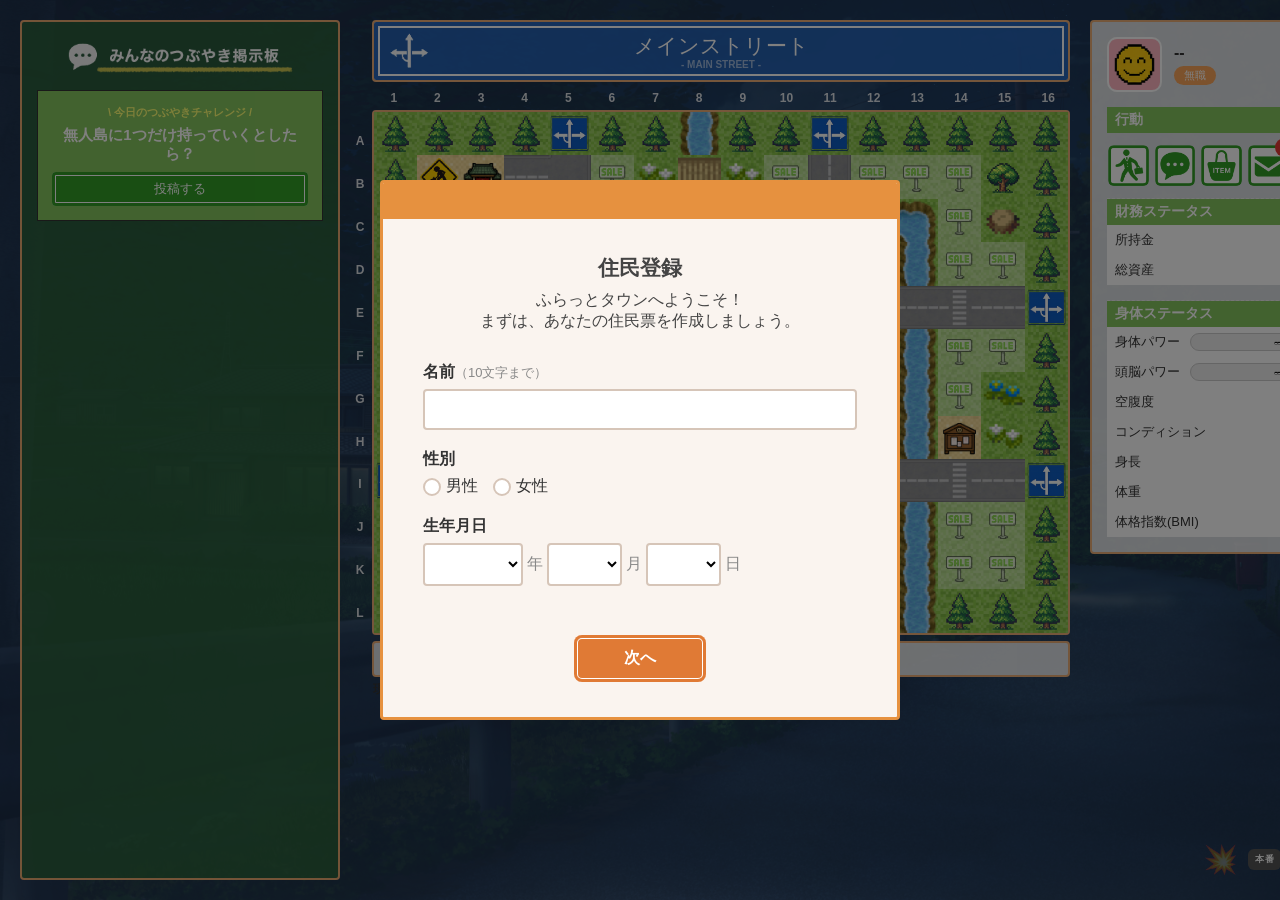
==== commit e8c560b5: "在庫管理画面バグ修正・CSS整理・アバター画像パス修正 - discardShopInventoryItemにsaveGame追加（破棄後リロードで復活するバグ修正） - renderShopInve" ====
--- a/index.html
+++ b/index.html
@@ -1562,6 +1562,7 @@
         <div class="modal-content shop2-modal-content myhouse-modal-content">
             <div class="win-titlebar-facility">
                 <button class="facility-back-btn" id="diaryComposeBackBtn" onclick="diaryEditId=null;renderDiaryContent(document.getElementById('myhouseRight'))" style="display:none;">← 戻る</button>
+                <button class="facility-back-btn" id="shopinvBackBtn" onclick="closeShopInventoryView()" style="display:none;">← 戻る</button>
                 <span class="win-titlebar-facility-title" id="myhouseTitle">マイホーム</span>
                 <div class="win-titlebar-btns">
                     <button class="win-titlebar-btn win-titlebar-facility-close" onclick="closeMyHome()">✕</button>
@@ -1598,25 +1599,6 @@
         </div>
     </div>
 
-    <!-- URLスペース プレビューモーダル -->
-    <div class="modal" id="urlPreviewModal" style="display:none;">
-        <div class="modal-content url-preview-modal-content">
-            <div class="url-preview-titlebar">
-                <span class="url-preview-titlebar-title">プレビュー</span>
-                <div class="win-titlebar-btns">
-                    <button class="win-titlebar-btn url-preview-titlebar-close" onclick="closeUrlPreview()">✕</button>
-                </div>
-            </div>
-            <div class="url-preview-modal-body">
-                <div class="url-preview-nav-row" id="urlPreviewNavRow">
-                    <!-- JSで生成 -->
-                </div>
-                <div class="url-preview-view-area" id="urlPreviewViewArea">
-                    <!-- JSで生成 -->
-                </div>
-            </div>
-        </div>
-    </div>
 
     <!-- 売却モーダル -->
     <div class="modal" id="sellModal">
@@ -2428,7 +2410,7 @@
     <!-- ショップ在庫管理 エラーモーダル -->
     <div class="modal" id="shopinvErrorModal">
         <div class="modal-content shopinv-error-modal-content">
-            <div class="shopinv-error-titlebar">
+            <div class="win-titlebar shopinv-error-titlebar">
                 <span class="win-titlebar-title"></span>
                 <div class="win-titlebar-btns">
                     <button class="win-titlebar-btn" onclick="closeShopinvErrorModal()">✕</button>
--- a/style.css
+++ b/style.css
@@ -546,7 +546,6 @@
     border: 2px solid #EAAD77;
     flex: 1;
     table-layout: fixed;
-    aspect-ratio: 16 / 12;
 }
 
 .town-map td {
@@ -591,28 +590,11 @@
     object-fit: cover;
 }
 
-/* 2レイヤー対応（bg + icon 重ね表示） */
-.town-map td .tile-wrap {
-    position: absolute;
-    inset: 0;
+/* アイコン画像（bg は td の background-image として設定） */
+.town-map td .tile-icon {
     width: 100%;
-    height: 100%;
-}
-.town-map td .tile-bg {
-    position: absolute;
-    inset: 0;
-    width: 100%;
-    height: 100%;
-    object-fit: cover;
-    z-index: 0;
-}
-.town-map td .tile-icon {
-    position: absolute;
-    inset: 0;
-    width: 100%;
-    height: 100%;
-    object-fit: cover;
-    z-index: 1;
+    height: auto;
+    display: block;
 }
 
 .town-map td .tile-icon[alt="sale"] {
@@ -6265,7 +6247,7 @@
     border-bottom: none;
     border-radius: 10px 10px 0 0;
     position: relative;
-    top: 4px;
+    top: 6px;
     background: #faf4ef;
     color: #333;
     font-size: 16px;
@@ -10420,14 +10402,16 @@
     flex-direction: column;
     overflow: hidden;
     min-width: 0;
+    min-height: 0;
     background: var(--myhouse-content-bg);
+    accent-color: #0065df;
 }
 
 /* 設定フォームのスクロールラッパー */
 .myhouse-right-scroll {
     flex: 1;
     overflow-y: auto;
-    padding: 24px 28px;
+    padding: 30px;
     box-sizing: border-box;
     min-height: 0;
 }
@@ -12238,48 +12222,120 @@
     display: flex;
     flex-direction: column;
     gap: 22px;
-    max-width: 520px;
+}
+
+.myhouse-setting-row {
+    display: flex;
+    align-items: center;
+}
+
+.myhouse-setting-row--top {
+    align-items: flex-start;
+}
+.myhouse-setting-row--top .myhouse-setting-row-label {
+    padding-top: 11px;
+}
+
+.myhouse-setting-row-label {
+    width: 180px;
+    min-width: 180px;
+    font-size: 13px;
+    font-weight: bold;
+    color: var(--myhouse-nav-color);
+}
+
+.myhouse-setting-row-control {
+    flex: 1;
+    display: flex;
+    flex-direction: column;
+    gap: 6px;
+}
+
+.myhouse-setting-title-row {
+    display: flex;
+    align-items: center;
+    justify-content: space-between;
+    gap: 8px;
+    padding-bottom: 16px;
+    border-bottom: 1px solid #e8e8e8;
 }
 
 .myhouse-url-setting-title {
     margin: 0;
-    font-size: 15px;
+    font-size: 18px;
     font-weight: bold;
     color: #555;
 }
 
-.myhouse-url-field {
-    display: flex;
-    flex-direction: column;
+.myhouse-visibility-options {
+    display: flex;
+    gap: 24px;
+}
+
+.myhouse-visibility-label {
+    display: flex;
+    align-items: center;
     gap: 6px;
-}
-
-.myhouse-url-label {
-    font-size: 13px;
-    font-weight: bold;
-    color: var(--myhouse-nav-color);
+    font-size: 16px;
+    cursor: pointer;
 }
 
 .myhouse-url-input {
     padding: 8px 10px;
     border: 1px solid var(--myhouse-border);
     border-radius: 4px;
-    font-size: 13px;
+    font-size: 15px;
     font-family: inherit;
     background: #fff;
     color: #444;
     outline: none;
     transition: border-color 0.15s;
+    width: 100%;
+    max-width: 480px;
+    box-sizing: border-box;
 }
 
 .myhouse-url-input:focus {
     border-color: var(--myhouse-accent);
 }
 
+.myhouse-bio-input {
+    max-width: 580px;
+    resize: none;
+}
+
+.myhouse-shop-desc-input {
+    max-width: none;
+    resize: none;
+}
+
+.myhouse-shop-desc-footer {
+    display: flex;
+    justify-content: space-between;
+    align-items: center;
+}
+
+.myhouse-url-group {
+    display: flex;
+    flex-direction: column;
+    gap: 22px;
+    background: #e8e8e8;
+    border: 1px solid #e8e8e8;
+    border-radius: 8px;
+    padding: 18px 20px;
+}
+
+.myhouse-bio-footer {
+    display: flex;
+    justify-content: space-between;
+    align-items: center;
+    max-width: 580px;
+}
+
 .myhouse-url-hint {
     margin: 0;
-    font-size: 11px;
-    color: #aaa;
+    font-size: 12px;
+    color: #808080 !important;
 }
 .myhouse-url-error {
     margin: 2px 0 0;
@@ -12287,28 +12343,16 @@
     color: #cc0000;
 }
 
+.myhouse-title-input {
+    width: 200px;
+}
+
 /* タイトル名入力行 */
 .myhouse-title-input-row {
     display: flex;
     gap: 8px;
     align-items: center;
 }
-.myhouse-title-save-btn {
-    padding: 8px 14px;
-    background: var(--myhouse-accent);
-    border: none;
-    border-radius: 5px;
-    color: #fff;
-    font-size: 13px;
-    cursor: pointer;
-    font-family: inherit;
-    white-space: nowrap;
-    flex-shrink: 0;
-    transition: background 0.1s;
-}
-.myhouse-title-save-btn:hover { background: var(--myhouse-accent-dark); }
-.myhouse-title-save-btn:disabled { background: #aaa; cursor: default; }
-
 /* ホーム画面チェックボックス */
 .myhouse-home-check-row {
     background: var(--myhouse-accent-light);
@@ -12352,22 +12396,22 @@
 }
 
 .myhouse-url-save-btn {
-    background: #333333;
+    background: #0065df;
     border: none;
     border-radius: 4px;
     color: #ffffff;
-    font-size: 13px;
+    font-size: 16px;
     font-family: inherit;
     font-weight: bold;
     padding: 7px 18px;
     cursor: pointer;
-    box-shadow: inset 0 0 0 3px #333333,
+    box-shadow: inset 0 0 0 3px #0065df,
                 inset 0 0 0 4px #ffffff;
 }
 
 .myhouse-url-save-btn:hover {
-    background: #555555;
-    box-shadow: inset 0 0 0 3px #555555,
+    background: #0052b8;
+    box-shadow: inset 0 0 0 3px #0052b8,
                 inset 0 0 0 4px #ffffff;
     transform: none;
 }
@@ -12381,9 +12425,10 @@
 /* 家主掲示板 公開範囲設定 */
 .myhouse-diary-vis-options {
     display: flex;
-    flex-direction: column;
+    flex-direction: row;
     gap: 8px;
     margin-top: 6px;
+    max-width: 600px;
 }
 
 .myhouse-diary-vis-label {
@@ -12395,6 +12440,7 @@
     border: 1px solid #e6c99a;
     border-radius: 4px;
     cursor: pointer;
+    flex: 1;
 }
 
 .myhouse-diary-vis-label:has(input:checked) {
@@ -14333,10 +14379,10 @@
 }
 
 .shop2-cart-overlay-body {
-    padding: 20px 24px;
-    display: flex;
-    flex-direction: column;
-    gap: 12px;
+    padding: 24px;
+    display: flex;
+    flex-direction: column;
+    gap: 24px;
     flex: 1;
     overflow-y: auto;
 }
@@ -16207,31 +16253,15 @@
 /* カートに入っているアイテムの行ハイライト */
 
 /* ============================================
-   ショップ在庫管理モーダル
-   ============================================ */
-
-/* ============================================
    ショップ在庫管理 エラーモーダル
    ============================================ */
 .shopinv-error-modal-content {
     width: 420px;
     max-width: 90vw;
     border: 3px solid #444;
-    border-radius: 4px;
-    overflow: hidden;
-    padding: 0;
 }
 .shopinv-error-titlebar {
-    display: flex;
-    align-items: center;
-    justify-content: space-between;
-    padding: 5px 5px 6px 13px;
     background: #444;
-}
-.shopinv-error-titlebar .win-titlebar-title {
-    color: #faf4ef;
-    font-size: 14px;
-    font-weight: bold;
 }
 .shopinv-error-titlebar .win-titlebar-btn {
     background: #444;
@@ -16336,35 +16366,6 @@
     height: 100%;
     overflow: hidden;
 }
-.shopinv-view-header {
-    display: flex;
-    align-items: center;
-    gap: 12px;
-    padding: 10px 16px;
-    border-bottom: 1px solid #e0d8cc;
-    background: var(--myhouse-content-bg, #fff);
-    flex-shrink: 0;
-}
-.shopinv-view-title {
-    font-size: 15px;
-    font-weight: bold;
-    color: #555;
-}
-.shopinv-back-btn {
-    padding: 5px 12px;
-    border: 1.5px solid #bbb;
-    border-radius: 6px;
-    background: #fff;
-    color: #666;
-    font-size: 13px;
-    cursor: pointer;
-    transition: all 0.15s;
-}
-.shopinv-back-btn:hover {
-    background: #f5f5f5;
-    border-color: #999;
-}
-
 /* テーブル＋スライドパネルのコンテナ */
 .shopinv-listview {
     flex: 1;
@@ -16372,10 +16373,12 @@
     overflow: hidden;
     display: flex;
     flex-direction: column;
+    padding: 30px;
 }
 .shopinv-listview .shop2-table-container {
     flex: 1;
     overflow: auto;
+    border-color: #999;
 }
 
 /* テーブル行 */
@@ -16384,34 +16387,79 @@
     transition: background 0.1s;
 }
 .shopinv-row:hover td {
-    background: #fff5e6 !important;
-}
-.shopinv-row.active td {
-    background: #ffe8c8 !important;
-}
+    background: #e8e8e8;
+}
+
 
 /* 販売チェックボックスセル */
 .shopinv-cb-cell {
-    text-align: center !important;
     white-space: nowrap;
     width: 1%;
+}
+#shopInventoryTable td.shopinv-cb-cell {
+    text-align: center;
 }
 #shopInventoryTable thead th:first-child {
     width: 1%;
     white-space: nowrap;
 }
-.shopinv-listed-cb {
-    width: 16px;
-    height: 16px;
-    cursor: pointer;
-    accent-color: #e6913f;
-}
-
-/* ジャンルセル */
-.shopinv-genre-cell {
-    white-space: nowrap;
-    color: #888;
+#shopInventoryTable thead th {
+    background: #999;
+    border-right-color: #888;
+}
+#shopInventoryTable thead tr.shop2-header-group th {
+    border-bottom-color: #999;
+}
+#shopInventoryTable thead tr.shop2-header-sub th {
+    background: #b0b0b0;
+}
+#shopInventoryTable td {
+    border-right-color: #e0e0e0;
+}
+#shopInventoryTable tbody td:nth-child(1),
+#shopInventoryTable tbody td:nth-child(15) { border-right-color: #ccc; }
+#shopInventoryTable tbody tr:last-child td { border-bottom-color: #ccc; }
+#shopInventoryTable tr.separator-row td { background: #f0f0f0; }
+#shopInventoryTable tr.separator-row:hover td { background: #f0f0f0; }
+#shopInventoryPanel.shop2-cart-overlay {
+    background: #f7f7f7;
+    border-left-color: #999999;
+}
+#shopInventoryPanel .shop2-cart-tab {
+    background: #888;
+}
+
+.shopinv-toggle-btn {
+    display: flex;
+    align-items: center;
+    background: none;
+    border: none;
+    padding: 0;
+    cursor: pointer;
+}
+.shopinv-toggle-btn .recommend-toggle {
+    width: 55px;
+    height: 24px;
+}
+.shopinv-toggle-btn .recommend-on-text,
+.shopinv-toggle-btn .recommend-off-text {
     font-size: 11px;
+}
+.shopinv-toggle-btn .recommend-knob {
+    width: 18px;
+    height: 18px;
+}
+.shopinv-toggle-btn.active .recommend-toggle {
+    background: #0065df;
+}
+.shopinv-toggle-btn.active .recommend-knob {
+    left: 34px;
+}
+.shopinv-toggle-btn.active .recommend-on-text {
+    display: block;
+}
+.shopinv-toggle-btn.active .recommend-off-text {
+    display: none;
 }
 
 /* 商品名セル（下線でクリック可を表現） */
@@ -16419,36 +16467,70 @@
     font-weight: bold;
     text-decoration: underline;
     text-underline-offset: 3px;
-    color: #c07020;
+    color: #0065df;
     white-space: nowrap;
-    text-align: left !important;
-}
+}
+#shopInventoryTable td.shopinv-name-cell {
+    text-align: left;
+}
+
+.shopinv-qty-cell {
+    font-weight: bold;
+}
+
+.shopinv-row-listed td {
+    background: #e1efff !important;
+}
+
+.shopinv-unset {
+    color: #bbb;
+    font-size: 12px;
+}
+
+.shopinv-save-price-btn {
+    padding: 5px 18px;
+    background: #0065df;
+    color: #fff;
+    border: none;
+    border-radius: 4px;
+    font-size: 14px;
+    font-family: inherit;
+    font-weight: bold;
+    cursor: pointer;
+}
+.shopinv-save-price-btn:hover {
+    background: #0052b8;
+}
+.shopinv-save-price-btn:disabled {
+    background: #ccc;
+    cursor: not-allowed;
+}
+
 
 /* 空状態 */
 .shopinv-empty {
     text-align: center;
     color: #999;
     font-size: 14px;
-    padding: 40px 20px !important;
+    padding: 40px 20px;
     line-height: 2;
 }
 
 /* 読み取り専用情報グループ */
 .shopinv-info-group {
-    background: #f5f0e8;
-    border: 1px solid #ddd0b8;
-    border-radius: 8px;
-    padding: 12px 14px;
-    display: flex;
-    flex-direction: column;
-    gap: 6px;
-    margin-bottom: 4px;
+    background: #dddddd;
+    border-radius: 4px;
+    padding: 20px;
+    display: flex;
+    flex-direction: column;
+    gap: 7px;
+    margin-bottom: 7px;
 }
 .shopinv-info-row {
     display: flex;
     align-items: center;
     gap: 10px;
-    font-size: 13px;
+    font-size: 16px;
 }
 .shopinv-info-label {
     color: #444;
@@ -16464,128 +16546,67 @@
 /* フィールド */
 .shopinv-field {
     display: flex;
-    flex-direction: column;
-    gap: 6px;
+    flex-direction: row;
+    align-items: flex-start;
+    gap: 0;
 }
 .shopinv-label {
     font-size: 13px;
     font-weight: bold;
     color: #666;
+    width: 72px;
+    min-width: 72px;
+    padding-top: 7px;
+}
+.shopinv-field-body {
+    display: flex;
+    flex-direction: column;
+    gap: 7px;
+    flex: 1;
 }
 .shopinv-input-row {
     display: flex;
     align-items: center;
-    gap: 6px;
+    gap: 10px;
 }
 .shopinv-input {
     width: 100px;
     padding: 6px 10px;
     border: 1px solid #ccc;
-    border-radius: 6px;
-    font-size: 14px;
-    text-align: right;
+    border-radius: 4px;
+    font-size: 16px;
+    text-align: start;
 }
 .shopinv-input:focus {
     outline: none;
-    border-color: #e6913f;
-    box-shadow: 0 0 0 2px rgba(230, 145, 63, 0.2);
+    border-color: #999;
+    box-shadow: 0 0 0 2px rgba(0, 0, 0, 0.08);
 }
 .shopinv-unit {
-    font-size: 13px;
-    color: #555;
+    font-size: 15px;
+    color: #333333;
     flex-shrink: 0;
 }
 .shopinv-hint {
-    font-size: 11px;
+    font-size: 12px;
     color: #999;
     margin: 0;
 }
 
-/* 陳列トグル */
-.shopinv-toggle-row {
-    display: flex;
-    gap: 8px;
-}
-.shopinv-toggle-btn {
-    flex: 1;
-    padding: 8px 0;
-    border: 1.5px solid #ccc;
-    border-radius: 6px;
-    background: #fff;
-    color: #444;
-    font-size: 13px;
-    font-weight: bold;
-    cursor: pointer;
-    transition: all 0.15s;
-}
-.shopinv-toggle-btn.active {
-    background: #e6913f;
-    border-color: #e6913f;
-    color: #fff;
-}
-
 /* 破棄グループ */
 .shopinv-discard-group {
-    border-top: 1px solid #eee;
-    padding-top: 12px;
     margin-top: 4px;
 }
 .shopinv-discard-btn {
-    padding: 6px 12px;
-    background: #fff;
-    border: 1.5px solid #cc4444;
-    border-radius: 6px;
-    color: #cc4444;
-    font-size: 13px;
-    font-weight: bold;
-    cursor: pointer;
-    transition: all 0.15s;
+    padding: 5px 18px;
+    background: #c72b2b;
+    border: 1px solid #c72b2a;
+    border-radius: 4px;
+    color: #fff;
+    font-size: 14px;
+    font-weight: bold;
+    cursor: pointer;
     flex-shrink: 0;
-}
-.shopinv-discard-btn:hover {
-    background: #cc4444;
-    color: #fff;
-}
-.shopinv-discard-all-btn {
-    width: 100%;
-    padding: 8px 0;
-    background: #fff;
-    border: 1.5px solid #cc4444;
-    border-radius: 6px;
-    color: #cc4444;
-    font-size: 13px;
-    font-weight: bold;
-    cursor: pointer;
-    transition: all 0.15s;
-}
-.shopinv-discard-all-btn:hover {
-    background: #fff0f0;
-}
-
-/* 保存エリア */
-.shopinv-save-area {
-    margin-top: auto;
-    padding-top: 16px;
-    border-top: 1px solid #eee;
-}
-.shopinv-save-btn {
-    width: 100%;
-    padding: 12px 0;
-    background: #e6913f;
-    border: none;
-    border-radius: 8px;
-    color: #fff;
-    font-size: 15px;
-    font-weight: bold;
-    cursor: pointer;
-    transition: background 0.15s;
-}
-.shopinv-save-btn:hover {
-    background: #d07820;
-}
-.shopinv-save-btn:disabled {
-    background: #ccc;
-    cursor: default;
 }
 
 
@@ -16599,7 +16620,8 @@
     padding: 25px;
     font-size: var(--myhouse-font-size, 13px);
     color: var(--myhouse-text, #a07040);
-    height: 100%;
+    flex: 1;
+    min-height: 0;
     overflow: hidden;
     box-sizing: border-box;
 }
@@ -16616,6 +16638,9 @@
     flex-shrink: 0;
     display: flex;
     flex-direction: column;
+    overflow-y: auto;
+    min-height: 0;
+    max-height: 100%;
 }
 
 /* ─── パネルヘッダー（投稿・プロフ共通） ─── */
@@ -16647,6 +16672,7 @@
     display: flex;
     flex-direction: column;
     min-height: 0;
+    overflow-y: auto;
 }
 
 .myhouse-bulletin-toolbar {
@@ -17494,7 +17520,7 @@
 
 .pb-card-avatar {
     aspect-ratio: 1 / 1;
-    width: 100%;
+    height: 100%;
     border-radius: 10px;
     border: 1px solid rgba(255,255,255,0.6);
     display: flex;
@@ -17693,7 +17719,7 @@
     border-radius: 6px;
     overflow: hidden;
     width: 72vw;
-    max-width: 710px;
+    max-width: 730px;
     min-width: 360px;
     max-height: 80vh;
     display: flex;
@@ -17853,7 +17879,7 @@
 }
 
 .pb-card-extra-lastword {
-    font-size: 13px;
+    font-size: 14px;
     font-weight: 600;
     color: #664118;
     line-height: 1.6;
@@ -17873,6 +17899,20 @@
     gap: 31px;
 }
 
+.pb-editor-outer {
+    max-width: 730px;
+    margin: 0 auto;
+    width: 100%;
+}
+
+.pb-editor-intro {
+    color: #fff8f0;
+    font-size: 13px;
+    line-height: 1.7;
+    margin: 0 0 14px;
+    text-shadow: 0 1px 3px rgba(0,0,0,0.3);
+}
+
 .pb-detail--editor {
     gap: 0;
 }
@@ -17883,7 +17923,6 @@
     padding: 20px;
     display: flex;
     flex-direction: column;
-    gap: 16px;
     background: #fff8f0;
     box-shadow: 3px 4px 0px rgb(0 0 0 / 4%);
 }
@@ -17896,7 +17935,7 @@
 }
 
 .pb-detail-avatar {
-    width: 100%;
+    height: 100%;
     aspect-ratio: 1 / 1;
     border-radius: 10px;
     border: 1px solid rgba(255,255,255,0.6);
@@ -17947,6 +17986,10 @@
     display: flex;
     flex-direction: column;
     gap: 6px;
+}
+
+.pb-detail-fill-sec:has(> *) {
+    padding-top: 16px;
 }
 
 .pb-detail .pb-detail-fill-text {
@@ -18080,7 +18123,7 @@
 }
 
 .pb-detail-qa-q {
-    font-size: 12px;
+    font-size: 13px;
     font-weight: 600;
     color: #66411873;
     margin-bottom: 5px;
@@ -18342,8 +18385,28 @@
 .pb-editor-actions {
     display: flex;
     justify-content: flex-end;
+    align-items: center;
     gap: 10px;
-    padding-top: 8px;
+    padding: 16px 0 0;
+}
+
+.pb-clear-btn {
+    margin-right: auto;
+    background: #e05040;
+    color: #ffffff;
+    border: none;
+    border-radius: 8px;
+    padding: 10px 20px;
+    font-size: 16px;
+    font-family: inherit;
+    font-weight: 600;
+    cursor: pointer;
+    box-shadow: inset 0 0 0 3px #e05040, inset 0 0 0 4px #FFFFFF;
+}
+
+.pb-clear-btn:hover {
+    background: #c03428;
+    box-shadow: inset 0 0 0 3px #c03428, inset 0 0 0 4px #FFFFFF;
 }
 
 .pb-save-btn {
@@ -18352,7 +18415,7 @@
     border-radius: 8px;
     color: #664118;
     font-family: inherit;
-    font-size: 14px;
+    font-size: 16px;
     font-weight: bold;
     padding: 10px 28px;
     cursor: pointer;
@@ -18366,28 +18429,28 @@
 }
 
 .pb-cancel-btn {
-    background: #e8dece;
+    background: #664118;
     border: none;
     border-radius: 8px;
-    color: #a08060;
+    color: #ffffff;
     font-family: inherit;
-    font-size: 14px;
+    font-size: 16px;
     font-weight: bold;
     padding: 10px 20px;
     cursor: pointer;
-    box-shadow: inset 0 0 0 3px #e8dece, inset 0 0 0 4px #a08060;
+    box-shadow: inset 0 0 0 3px #664118, inset 0 0 0 4px #cdb9a4;
 }
 
 .pb-cancel-btn:hover {
     transform: none;
-    background: #ddd0bc;
-    box-shadow: inset 0 0 0 3px #ddd0bc, inset 0 0 0 4px #a08060;
+    background: #664118;
+    box-shadow: inset 0 0 0 3px #664118, inset 0 0 0 4px #cdb9a4;
 }
 
 /* ---- エディタモード（詳細ビュースタイルに合わせた入力UI） ---- */
 
 .pb-detail--editor {
-    max-width: 710px;
+    max-width: 730px;
     margin: 0 auto;
     padding: 0;
     box-sizing: border-box;
@@ -18547,7 +18610,7 @@
 /* Q&Aカード内の入力 */
 .pb-edit-qa-input {
     display: block;
-    font-size: 14px;
+    font-size: 15px;
     font-weight: 600;
     color: #664118;
     border: none;
@@ -18569,12 +18632,12 @@
     user-select: none;
     border: 2px solid transparent;
     border-radius: 20px;
+    padding: 2px 4px;
+}
+.pb-q-chip--btn.pb-q-chip--on {
+    border-color: var(--pb-accent-dark, #c8a87a);
+    background: #fff8f0;
     padding: 2px 10px;
-    transition: border-color 0.12s, background 0.12s;
-}
-.pb-q-chip--btn:hover:not(.pb-q-chip--on) {
-    border-color: rgba(200,168,122,0.5);
-    background: rgba(255,255,255,0.4);
 }
 
 /* 最後にひとことの入力 */
